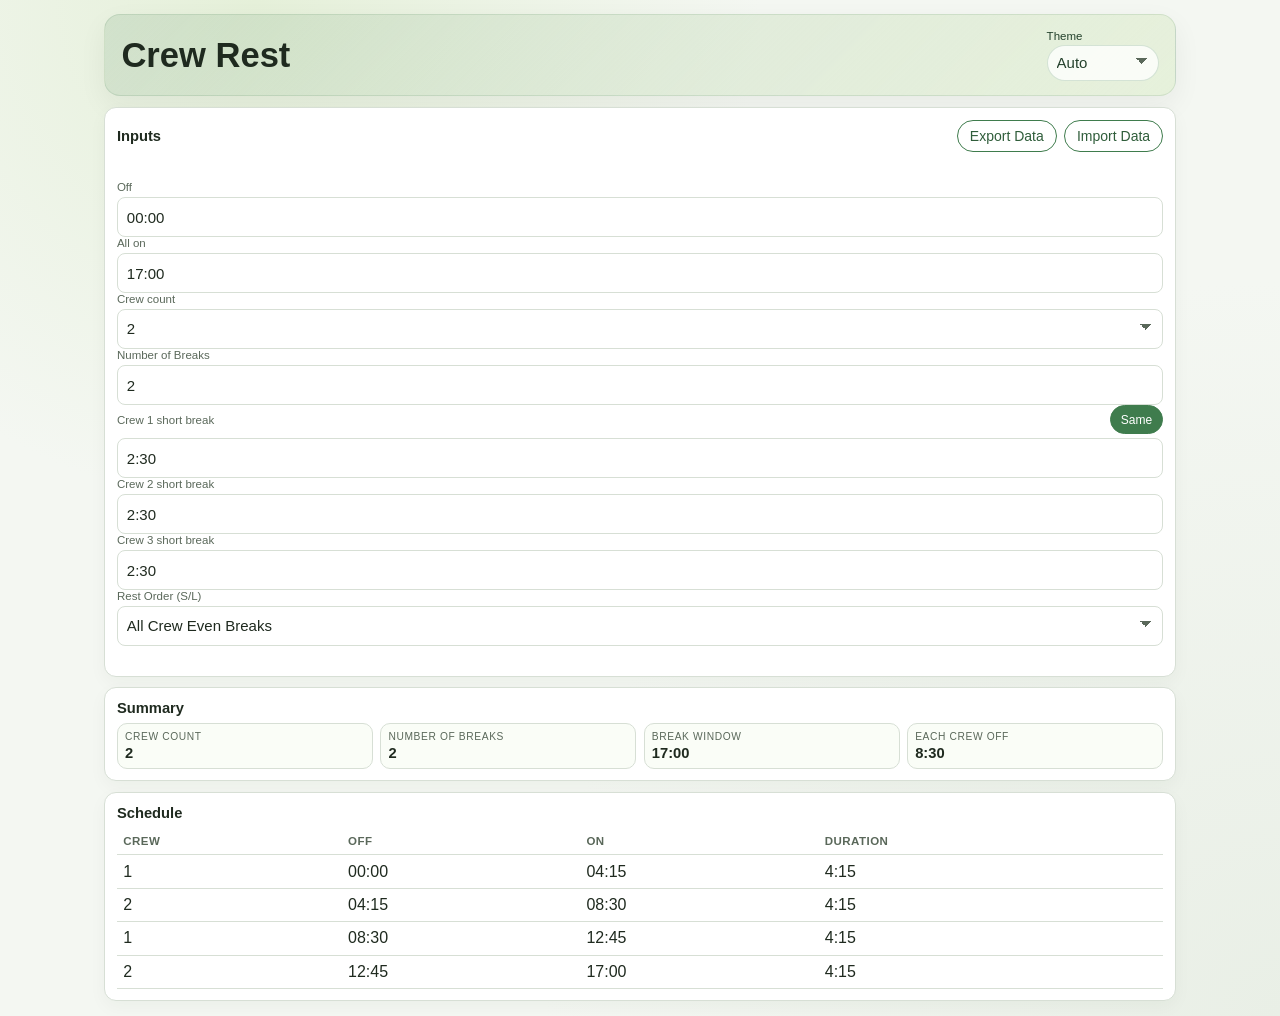
==== index.html @ 29c37d3c "calculate button gone" ====
<!doctype html>
<html lang="en">
  <head>
    <meta charset="UTF-8" />
    <meta name="viewport" content="width=device-width, initial-scale=1.0" />
    <meta name="theme-color" content="#3f7c4d" />
    <meta name="apple-mobile-web-app-capable" content="yes" />
    <meta name="apple-mobile-web-app-status-bar-style" content="default" />
    <meta name="apple-mobile-web-app-title" content="Crew Rest" />
    <title>Crew Rest</title>
    <link rel="manifest" href="./manifest.webmanifest" />
    <link rel="icon" type="image/png" sizes="32x32" href="./icons/favicon-32.png" />
    <link rel="icon" type="image/png" sizes="16x16" href="./icons/favicon-16.png" />
    <link rel="apple-touch-icon" sizes="180x180" href="./icons/icon-180.png" />
    <link rel="apple-touch-icon" sizes="167x167" href="./icons/icon-167.png" />
    <link rel="apple-touch-icon" sizes="152x152" href="./icons/icon-152.png" />
    <link rel="stylesheet" href="./styles.css" />
  </head>
  <body>
    <main class="page">
      <header class="hero">
        <div class="hero-bar">
          <h1>Crew Rest</h1>
          <label class="theme-field">
            Theme
            <select id="theme-mode" aria-label="Theme mode">
              <option value="day">Day</option>
              <option value="night">Night</option>
              <option value="auto">Auto</option>
            </select>
          </label>
        </div>
      </header>

      <section class="card controls">
        <div class="section-heading">
          <h2>Inputs</h2>
          <div class="transfer-toolbar">
            <button type="button" id="export-data" class="secondary">Export Data</button>
            <button type="button" id="import-data" class="secondary">Import Data</button>
            <input
              id="import-data-file"
              type="file"
              accept=".json,application/json"
              hidden
            />
          </div>
        </div>
        <p id="transfer-status" class="transfer-status" aria-live="polite"></p>
        <div id="config-form">
          <label>
            Off
            <input
              id="shift-start"
              type="text"
              value="00:00"
              inputmode="numeric"
              placeholder="HHMM or HH:MM"
              maxlength="5"
              title="Use 24-hour time (for example 1900 or 19:00)"
              required
            />
          </label>
          <label>
            All on
            <input
              id="shift-end"
              type="text"
              value="17:00"
              inputmode="numeric"
              placeholder="HHMM or HH:MM"
              maxlength="5"
              title="Use 24-hour time (for example 0400 or 04:00)"
              required
            />
          </label>
          <label>
            Crew count
            <select id="crew-count" required>
              <option value="2" selected>2</option>
              <option value="3">3</option>
            </select>
          </label>
          <label>
            Number of Breaks
            <input id="rounds" type="number" value="2" min="1" max="12" required />
          </label>
          <label id="short-break-duration-1-wrap" hidden>
            <span class="short-break-label-row">
              <span>Crew 1 short break</span>
              <button
                id="short-break-sync-toggle"
                type="button"
                class="mini-toggle"
                aria-pressed="true"
              >
                Same
              </button>
            </span>
            <input
              id="short-break-duration-1"
              type="text"
              value="2:30"
              inputmode="numeric"
              placeholder="HMM or H:MM"
              maxlength="5"
              title="Use duration format HMM or H:MM (for example 230 or 2:30)"
            />
          </label>
          <label id="short-break-duration-2-wrap" hidden>
            Crew 2 short break
            <input
              id="short-break-duration-2"
              type="text"
              value="2:30"
              inputmode="numeric"
              placeholder="HMM or H:MM"
              maxlength="5"
              title="Use duration format HMM or H:MM (for example 230 or 2:30)"
            />
          </label>
          <label id="short-break-duration-3-wrap" hidden>
            Crew 3 short break
            <input
              id="short-break-duration-3"
              type="text"
              value="2:30"
              inputmode="numeric"
              placeholder="HMM or H:MM"
              maxlength="5"
              title="Use duration format HMM or H:MM (for example 230 or 2:30)"
            />
          </label>
          <label id="pattern-wrap" hidden>
            Rest Order (S/L)
            <select
              id="pattern-sequence"
              title="Choose a pattern option that keeps total rest equal across crews"
            ></select>
          </label>
        </div>
        <p id="error" class="error" role="alert"></p>
      </section>

      <section class="card">
        <h2>Summary</h2>
        <div id="summary" class="summary-grid"></div>
      </section>

      <section class="card">
        <h2>Schedule</h2>
        <div class="table-wrap">
          <table>
            <thead>
              <tr>
                <th>Crew</th>
                <th>Off</th>
                <th>On</th>
                <th>Duration</th>
              </tr>
            </thead>
            <tbody id="schedule-body"></tbody>
          </table>
        </div>
      </section>
    </main>

    <script src="./app.js"></script>
  </body>
</html>
---- styles.css ----
:root {
  color-scheme: light;
  --bg: #f4f7f2;
  --paper: #ffffff;
  --ink: #1f2a1f;
  --muted: #5a685a;
  --line: #d7dfd5;
  --accent: #3f7c4d;
  --accent-strong: #2f5d3a;
  --warn: #b02020;
  --theme-color: #3f7c4d;
  --hero-bg:
    linear-gradient(135deg, rgba(63, 124, 77, 0.14), rgba(229, 240, 217, 0.92));
  --hero-border: rgba(63, 124, 77, 0.14);
  --theme-surface: rgba(255, 255, 255, 0.78);
  --theme-surface-hover: rgba(255, 255, 255, 0.92);
  --theme-surface-border: rgba(63, 124, 77, 0.2);
  --theme-text: #23402b;
  --bg-radial-1: #e5f0d9;
  --bg-radial-2: #e9efe6;
  --panel-shadow: 0 6px 18px rgba(31, 42, 31, 0.04);
  --input-bg: #ffffff;
  --metric-bg: #fafdf7;
  --hero-shadow: 0 10px 28px rgba(31, 42, 31, 0.06);
  --table-row-bg: transparent;
  --table-head-bg: transparent;
}

:root[data-theme="night"] {
  color-scheme: dark;
  --bg: #07100d;
  --paper: #101916;
  --ink: #edf6ef;
  --muted: #93a99a;
  --line: #284035;
  --accent: #85c09a;
  --accent-strong: #9ad0ae;
  --warn: #ffb3b3;
  --theme-color: #07100d;
  --hero-bg:
    linear-gradient(135deg, rgba(133, 192, 154, 0.18), rgba(10, 18, 15, 0.96));
  --hero-border: rgba(133, 192, 154, 0.24);
  --theme-surface: rgba(12, 20, 17, 0.92);
  --theme-surface-hover: rgba(17, 27, 22, 0.98);
  --theme-surface-border: rgba(133, 192, 154, 0.26);
  --theme-text: #e4f1e8;
  --bg-radial-1: rgba(133, 192, 154, 0.1);
  --bg-radial-2: rgba(19, 43, 32, 0.46);
  --panel-shadow: 0 18px 38px rgba(0, 0, 0, 0.42);
  --input-bg: #0b1411;
  --metric-bg: #13201a;
  --hero-shadow: 0 16px 36px rgba(0, 0, 0, 0.4);
  --table-row-bg: rgba(255, 255, 255, 0.01);
  --table-head-bg: rgba(255, 255, 255, 0.02);
}

* {
  box-sizing: border-box;
}

body {
  margin: 0;
  -webkit-text-size-adjust: 100%;
  font-family: "Avenir Next", "Segoe UI", sans-serif;
  color: var(--ink);
  background:
    radial-gradient(circle at 20% 0%, var(--bg-radial-1) 0%, transparent 35%),
    radial-gradient(circle at 100% 100%, var(--bg-radial-2) 0%, transparent 45%),
    var(--bg);
}

.page {
  max-width: 1100px;
  margin: 0 auto;
  padding: 0.9rem;
  display: grid;
  gap: 0.68rem;
}

.hero h1 {
  margin: 0;
  font-size: clamp(1.9rem, 2.7vw, 2.4rem);
  line-height: 1.05;
}

.hero {
  background: var(--hero-bg);
  border: 1px solid var(--hero-border);
  border-radius: 16px;
  padding: 0.9rem 1rem;
  box-shadow: var(--hero-shadow);
}

.hero-bar {
  display: flex;
  align-items: center;
  justify-content: space-between;
  gap: 0.9rem;
}

.theme-field {
  display: grid;
  gap: 0.2rem;
  min-width: 112px;
  color: var(--theme-text);
  font-size: 0.72rem;
}

.theme-field select {
  height: 36px;
  border-radius: 999px;
  border-color: var(--theme-surface-border);
  background-color: var(--theme-surface);
  color: var(--theme-text);
  background-position:
    calc(100% - 16px) calc(50% - 2px),
    calc(100% - 10px) calc(50% - 2px);
}

.theme-field select:hover {
  background-color: var(--theme-surface-hover);
}

.eyebrow {
  margin: 0;
  font-size: 0.8rem;
  text-transform: uppercase;
  letter-spacing: 0.08em;
  color: var(--muted);
}

.subtitle {
  margin: 0.35rem 0 0;
  color: var(--muted);
}

.card {
  background: var(--paper);
  border: 1px solid var(--line);
  border-radius: 12px;
  padding: 0.72rem;
  box-shadow: var(--panel-shadow);
}

.card h2 {
  margin: 0 0 0.45rem;
  font-size: 0.92rem;
}

.section-heading {
  display: flex;
  align-items: center;
  justify-content: space-between;
  gap: 0.75rem;
  margin-bottom: 0.45rem;
}

.section-heading h2 {
  margin: 0;
}

.transfer-toolbar {
  display: flex;
  align-items: center;
  gap: 0.45rem;
  flex-wrap: wrap;
}

.transfer-toolbar button {
  min-height: 32px;
  padding: 0.32rem 0.75rem;
}

.transfer-status {
  margin: 0 0 0.6rem;
  min-height: 1em;
  font-size: 0.78rem;
  color: var(--muted);
}

.transfer-status.is-error {
  color: var(--warn);
}

.transfer-status.is-success {
  color: var(--accent-strong);
}

form {
  display: grid;
  gap: 0.5rem;
  grid-template-columns: repeat(5, minmax(0, 1fr));
}

form > label,
#config-form > label {
  min-width: 0;
}

label {
  display: grid;
  gap: 0.25rem;
  font-size: 0.72rem;
  color: var(--muted);
}

.short-break-label-row {
  display: flex;
  align-items: center;
  justify-content: space-between;
  gap: 0.5rem;
}

input,
select {
  width: 100%;
  height: 40px;
  border: 1px solid var(--line);
  border-radius: 8px;
  padding: 0.34rem 0.56rem;
  font-size: 15px;
  line-height: 1.2;
  color: var(--ink);
  background: var(--input-bg);
}

select {
  -webkit-appearance: none;
  appearance: none;
  padding-right: 2rem;
  background-image:
    linear-gradient(45deg, transparent 50%, var(--muted) 50%),
    linear-gradient(135deg, var(--muted) 50%, transparent 50%);
  background-position:
    calc(100% - 16px) calc(50% - 2px),
    calc(100% - 10px) calc(50% - 2px);
  background-size: 6px 6px, 6px 6px;
  background-repeat: no-repeat;
}

input:focus,
select:focus {
  outline: 2px solid color-mix(in srgb, var(--accent) 45%, white);
  border-color: var(--accent);
}

button {
  border: 1px solid var(--accent);
  background: var(--accent);
  color: white;
  border-radius: 999px;
  min-height: 36px;
  padding: 0.4rem 0.85rem;
  font-size: 14px;
  touch-action: manipulation;
  cursor: pointer;
}

.mini-toggle {
  width: auto;
  min-height: 29px;
  padding: 0.16rem 0.62rem;
  font-size: 0.75rem;
  line-height: 1;
  white-space: nowrap;
}

.mini-toggle[aria-pressed="false"] {
  background: #fff;
  color: var(--accent-strong);
}

button:hover {
  background: var(--accent-strong);
  border-color: var(--accent-strong);
}

.secondary {
  background: white;
  color: var(--accent-strong);
}

.secondary:hover,
.secondary:focus-visible,
.secondary:active {
  background: white;
  color: var(--accent-strong);
}

.summary-grid {
  display: grid;
  gap: 0.45rem;
  grid-template-columns: repeat(auto-fit, minmax(170px, 1fr));
}

.metric {
  border: 1px solid var(--line);
  border-radius: 10px;
  padding: 0.45rem;
  background: var(--metric-bg);
}

.metric .label {
  font-size: 0.64rem;
  color: var(--muted);
  text-transform: uppercase;
  letter-spacing: 0.06em;
}

.metric .value {
  margin-top: 0.15rem;
  font-size: 0.92rem;
  font-weight: 700;
}

.table-wrap {
  overflow-x: auto;
  -webkit-overflow-scrolling: touch;
}

table {
  width: 100%;
  border-collapse: collapse;
  min-width: 420px;
  background: var(--table-row-bg);
}

th,
td {
  padding: 0.45rem 0.4rem;
  border-bottom: 1px solid var(--line);
  text-align: left;
}

th {
  font-size: 0.72rem;
  color: var(--muted);
  text-transform: uppercase;
  letter-spacing: 0.04em;
  background: var(--table-head-bg);
}

:root[data-theme="night"] .mini-toggle[aria-pressed="false"] {
  background: #12211b;
  color: var(--accent);
}

:root[data-theme="night"] .secondary {
  background: #13211b;
  color: var(--accent);
}

:root[data-theme="night"] .secondary:hover,
:root[data-theme="night"] .secondary:focus-visible,
:root[data-theme="night"] .secondary:active {
  background: #13211b;
  color: var(--accent);
}

.error {
  margin: 0.35rem 0 0;
  color: var(--warn);
  min-height: 1em;
  font-size: 0.78rem;
}

@media (max-width: 1180px) {
  .page {
    padding: 0.75rem;
  }

  form {
    grid-template-columns: repeat(2, minmax(0, 1fr));
    gap: 0.54rem;
  }

  .summary-grid {
    grid-template-columns: repeat(2, minmax(0, 1fr));
  }
}

@media (max-width: 700px) {
  .page {
    padding: 0.63rem;
  }

  .hero-bar {
    align-items: stretch;
    flex-direction: column;
  }

  .theme-field {
    min-width: 0;
  }

  .card {
    padding: 0.63rem;
  }

  .section-heading {
    align-items: stretch;
    flex-direction: column;
  }

  .transfer-toolbar {
    width: 100%;
  }

  form {
    grid-template-columns: 1fr;
  }

  .summary-grid {
    grid-template-columns: 1fr;
  }
}
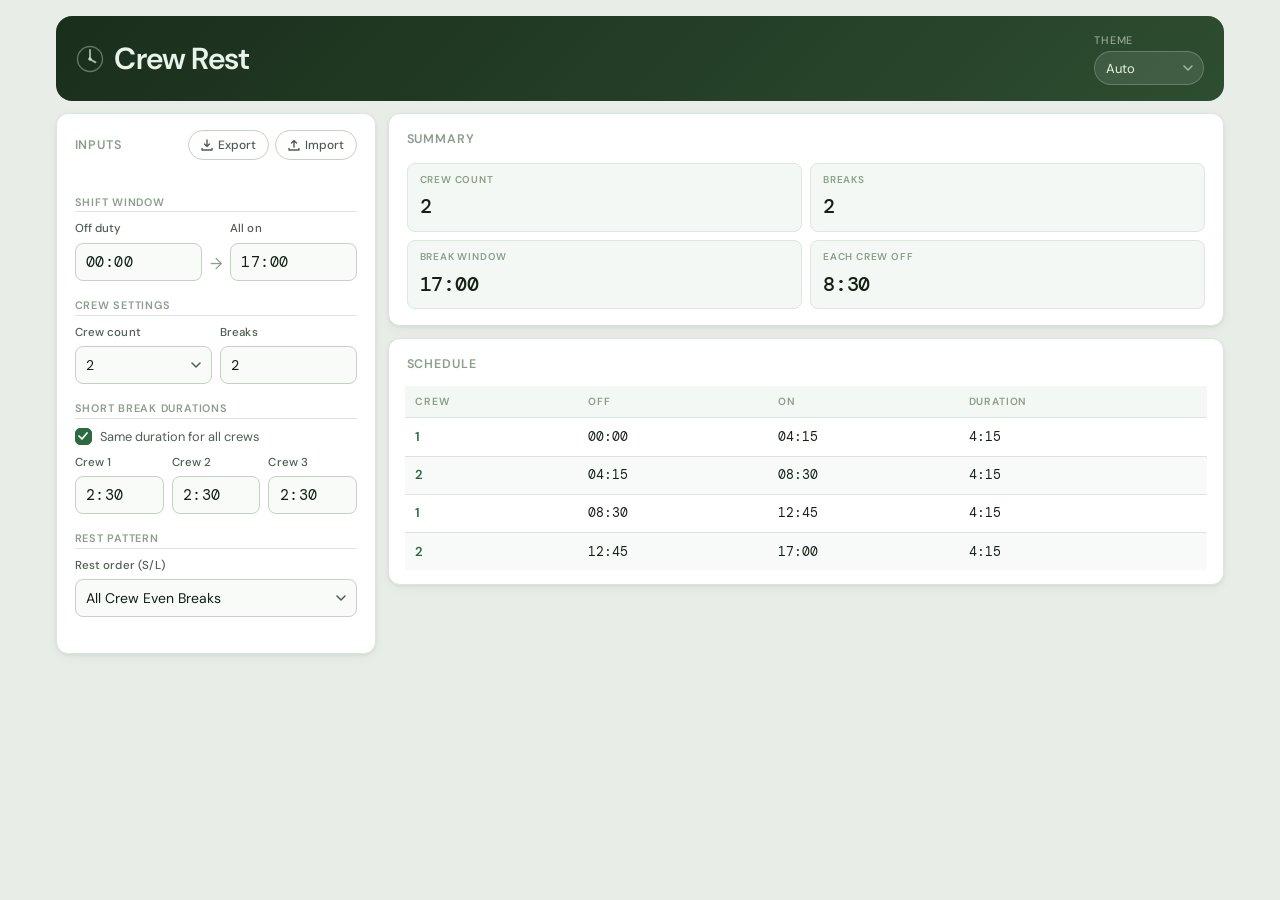
==== commit 48bbbff2: "style changes" ====
--- a/index.html
+++ b/index.html
@@ -3,7 +3,7 @@
   <head>
     <meta charset="UTF-8" />
     <meta name="viewport" content="width=device-width, initial-scale=1.0" />
-    <meta name="theme-color" content="#3f7c4d" />
+    <meta name="theme-color" content="#1a2e1c" />
     <meta name="apple-mobile-web-app-capable" content="yes" />
     <meta name="apple-mobile-web-app-status-bar-style" content="default" />
     <meta name="apple-mobile-web-app-title" content="Crew Rest" />
@@ -18,151 +18,199 @@
   </head>
   <body>
     <main class="page">
+
       <header class="hero">
-        <div class="hero-bar">
+        <div class="hero-brand">
+          <svg class="hero-icon" viewBox="0 0 28 28" fill="none" aria-hidden="true">
+            <circle cx="14" cy="14" r="12.5" stroke="currentColor" stroke-width="1.4" stroke-opacity="0.5"/>
+            <path d="M14 5v9.2l5.5 3.2" stroke="currentColor" stroke-width="1.8" stroke-linecap="round" stroke-linejoin="round"/>
+            <circle cx="14" cy="14" r="1.8" fill="currentColor"/>
+          </svg>
           <h1>Crew Rest</h1>
-          <label class="theme-field">
-            Theme
-            <select id="theme-mode" aria-label="Theme mode">
-              <option value="day">Day</option>
-              <option value="night">Night</option>
-              <option value="auto">Auto</option>
-            </select>
-          </label>
         </div>
+        <label class="theme-field">
+          <span class="theme-label">Theme</span>
+          <select id="theme-mode" aria-label="Theme mode">
+            <option value="day">Day</option>
+            <option value="night">Night</option>
+            <option value="auto">Auto</option>
+          </select>
+        </label>
       </header>
 
-      <section class="card controls">
-        <div class="section-heading">
-          <h2>Inputs</h2>
-          <div class="transfer-toolbar">
-            <button type="button" id="export-data" class="secondary">Export Data</button>
-            <button type="button" id="import-data" class="secondary">Import Data</button>
-            <input
-              id="import-data-file"
-              type="file"
-              accept=".json,application/json"
-              hidden
-            />
+      <div class="layout">
+
+        <section class="card controls">
+          <div class="section-heading">
+            <h2>Inputs</h2>
+            <div class="transfer-toolbar">
+              <button type="button" id="export-data" class="secondary">
+                <svg width="12" height="12" viewBox="0 0 12 12" fill="none" aria-hidden="true">
+                  <path d="M6 1v6.5M3.5 5l2.5 2.5L8.5 5M1 9.5V11h10V9.5" stroke="currentColor" stroke-width="1.4" stroke-linecap="round" stroke-linejoin="round"/>
+                </svg>
+                Export
+              </button>
+              <button type="button" id="import-data" class="secondary">
+                <svg width="12" height="12" viewBox="0 0 12 12" fill="none" aria-hidden="true">
+                  <path d="M6 8V1.5M3.5 4l2.5-2.5L8.5 4M1 9.5V11h10V9.5" stroke="currentColor" stroke-width="1.4" stroke-linecap="round" stroke-linejoin="round"/>
+                </svg>
+                Import
+              </button>
+              <input id="import-data-file" type="file" accept=".json,application/json" hidden />
+            </div>
           </div>
+
+          <p id="transfer-status" class="transfer-status" aria-live="polite"></p>
+
+          <div id="config-form">
+
+            <div class="field-group">
+              <span class="field-group-label">Shift window</span>
+              <div class="field-row">
+                <label class="field">
+                  <span class="field-label">Off duty</span>
+                  <input
+                    id="shift-start"
+                    type="text"
+                    value="00:00"
+                    inputmode="numeric"
+                    placeholder="HH:MM"
+                    maxlength="5"
+                    title="Use 24-hour time (for example 1900 or 19:00)"
+                    required
+                  />
+                </label>
+                <span class="field-arrow" aria-hidden="true">→</span>
+                <label class="field">
+                  <span class="field-label">All on</span>
+                  <input
+                    id="shift-end"
+                    type="text"
+                    value="17:00"
+                    inputmode="numeric"
+                    placeholder="HH:MM"
+                    maxlength="5"
+                    title="Use 24-hour time (for example 0400 or 04:00)"
+                    required
+                  />
+                </label>
+              </div>
+            </div>
+
+            <div class="field-group">
+              <span class="field-group-label">Crew settings</span>
+              <div class="field-row">
+                <label class="field">
+                  <span class="field-label">Crew count</span>
+                  <select id="crew-count" required>
+                    <option value="2" selected>2</option>
+                    <option value="3">3</option>
+                  </select>
+                </label>
+                <label class="field">
+                  <span class="field-label">Breaks</span>
+                  <input id="rounds" type="number" value="2" min="1" max="12" required />
+                </label>
+              </div>
+            </div>
+
+            <div id="short-breaks-section" class="field-group" hidden>
+              <span class="field-group-label">Short break durations</span>
+              <label class="checkbox-label" id="short-break-sync-wrap">
+                <input
+                  id="short-break-sync-toggle"
+                  type="checkbox"
+                  checked
+                  aria-label="Same short break duration for all crews"
+                />
+                <span class="checkbox-custom" aria-hidden="true">
+                  <svg class="check-icon" viewBox="0 0 10 8" fill="none">
+                    <path d="M1 4l3 3 5-6" stroke="white" stroke-width="1.7" stroke-linecap="round" stroke-linejoin="round"/>
+                  </svg>
+                </span>
+                <span class="checkbox-text">Same duration for all crews</span>
+              </label>
+              <div class="field-row break-fields-row">
+                <label class="field" id="short-break-duration-1-wrap">
+                  <span class="field-label">Crew 1</span>
+                  <input
+                    id="short-break-duration-1"
+                    type="text"
+                    value="2:30"
+                    inputmode="numeric"
+                    placeholder="H:MM"
+                    maxlength="5"
+                    title="Duration H:MM (for example 2:30)"
+                  />
+                </label>
+                <label class="field" id="short-break-duration-2-wrap">
+                  <span class="field-label">Crew 2</span>
+                  <input
+                    id="short-break-duration-2"
+                    type="text"
+                    value="2:30"
+                    inputmode="numeric"
+                    placeholder="H:MM"
+                    maxlength="5"
+                    title="Duration H:MM (for example 2:30)"
+                  />
+                </label>
+                <label class="field" id="short-break-duration-3-wrap" hidden>
+                  <span class="field-label">Crew 3</span>
+                  <input
+                    id="short-break-duration-3"
+                    type="text"
+                    value="2:30"
+                    inputmode="numeric"
+                    placeholder="H:MM"
+                    maxlength="5"
+                    title="Duration H:MM (for example 2:30)"
+                  />
+                </label>
+              </div>
+            </div>
+
+            <div id="pattern-wrap" class="field-group" hidden>
+              <span class="field-group-label">Rest pattern</span>
+              <label class="field">
+                <span class="field-label">Rest order (S/L)</span>
+                <select
+                  id="pattern-sequence"
+                  title="Choose a pattern option that keeps total rest equal across crews"
+                ></select>
+              </label>
+            </div>
+
+          </div>
+
+          <p id="error" class="error" role="alert"></p>
+        </section>
+
+        <div class="results-column">
+          <section class="card summary-card">
+            <h2>Summary</h2>
+            <div id="summary" class="summary-grid"></div>
+          </section>
+
+          <section class="card">
+            <h2>Schedule</h2>
+            <div class="table-wrap">
+              <table>
+                <thead>
+                  <tr>
+                    <th>Crew</th>
+                    <th>Off</th>
+                    <th>On</th>
+                    <th>Duration</th>
+                  </tr>
+                </thead>
+                <tbody id="schedule-body"></tbody>
+              </table>
+            </div>
+          </section>
         </div>
-        <p id="transfer-status" class="transfer-status" aria-live="polite"></p>
-        <div id="config-form">
-          <label>
-            Off
-            <input
-              id="shift-start"
-              type="text"
-              value="00:00"
-              inputmode="numeric"
-              placeholder="HHMM or HH:MM"
-              maxlength="5"
-              title="Use 24-hour time (for example 1900 or 19:00)"
-              required
-            />
-          </label>
-          <label>
-            All on
-            <input
-              id="shift-end"
-              type="text"
-              value="17:00"
-              inputmode="numeric"
-              placeholder="HHMM or HH:MM"
-              maxlength="5"
-              title="Use 24-hour time (for example 0400 or 04:00)"
-              required
-            />
-          </label>
-          <label>
-            Crew count
-            <select id="crew-count" required>
-              <option value="2" selected>2</option>
-              <option value="3">3</option>
-            </select>
-          </label>
-          <label>
-            Number of Breaks
-            <input id="rounds" type="number" value="2" min="1" max="12" required />
-          </label>
-          <label id="short-break-duration-1-wrap" hidden>
-            <span class="short-break-label-row">
-              <span>Crew 1 short break</span>
-              <button
-                id="short-break-sync-toggle"
-                type="button"
-                class="mini-toggle"
-                aria-pressed="true"
-              >
-                Same
-              </button>
-            </span>
-            <input
-              id="short-break-duration-1"
-              type="text"
-              value="2:30"
-              inputmode="numeric"
-              placeholder="HMM or H:MM"
-              maxlength="5"
-              title="Use duration format HMM or H:MM (for example 230 or 2:30)"
-            />
-          </label>
-          <label id="short-break-duration-2-wrap" hidden>
-            Crew 2 short break
-            <input
-              id="short-break-duration-2"
-              type="text"
-              value="2:30"
-              inputmode="numeric"
-              placeholder="HMM or H:MM"
-              maxlength="5"
-              title="Use duration format HMM or H:MM (for example 230 or 2:30)"
-            />
-          </label>
-          <label id="short-break-duration-3-wrap" hidden>
-            Crew 3 short break
-            <input
-              id="short-break-duration-3"
-              type="text"
-              value="2:30"
-              inputmode="numeric"
-              placeholder="HMM or H:MM"
-              maxlength="5"
-              title="Use duration format HMM or H:MM (for example 230 or 2:30)"
-            />
-          </label>
-          <label id="pattern-wrap" hidden>
-            Rest Order (S/L)
-            <select
-              id="pattern-sequence"
-              title="Choose a pattern option that keeps total rest equal across crews"
-            ></select>
-          </label>
-        </div>
-        <p id="error" class="error" role="alert"></p>
-      </section>
-
-      <section class="card">
-        <h2>Summary</h2>
-        <div id="summary" class="summary-grid"></div>
-      </section>
-
-      <section class="card">
-        <h2>Schedule</h2>
-        <div class="table-wrap">
-          <table>
-            <thead>
-              <tr>
-                <th>Crew</th>
-                <th>Off</th>
-                <th>On</th>
-                <th>Duration</th>
-              </tr>
-            </thead>
-            <tbody id="schedule-body"></tbody>
-          </table>
-        </div>
-      </section>
+
+      </div>
     </main>
 
     <script src="./app.js"></script>
--- a/styles.css
+++ b/styles.css
@@ -1,416 +1,593 @@
+@import url('https://fonts.googleapis.com/css2?family=DM+Sans:wght@300;400;500;600&family=DM+Mono:wght@400;500&display=swap');
+
 :root {
   color-scheme: light;
-  --bg: #f4f7f2;
-  --paper: #ffffff;
-  --ink: #1f2a1f;
-  --muted: #5a685a;
-  --line: #d7dfd5;
-  --accent: #3f7c4d;
-  --accent-strong: #2f5d3a;
-  --warn: #b02020;
-  --theme-color: #3f7c4d;
-  --hero-bg:
-    linear-gradient(135deg, rgba(63, 124, 77, 0.14), rgba(229, 240, 217, 0.92));
-  --hero-border: rgba(63, 124, 77, 0.14);
-  --theme-surface: rgba(255, 255, 255, 0.78);
-  --theme-surface-hover: rgba(255, 255, 255, 0.92);
-  --theme-surface-border: rgba(63, 124, 77, 0.2);
-  --theme-text: #23402b;
-  --bg-radial-1: #e5f0d9;
-  --bg-radial-2: #e9efe6;
-  --panel-shadow: 0 6px 18px rgba(31, 42, 31, 0.04);
-  --input-bg: #ffffff;
-  --metric-bg: #fafdf7;
-  --hero-shadow: 0 10px 28px rgba(31, 42, 31, 0.06);
-  --table-row-bg: transparent;
-  --table-head-bg: transparent;
+
+  --bg:         #f0f4ef;
+  --page-bg:    #e8ede7;
+  --paper:      #ffffff;
+  --ink:        #141f15;
+  --ink-muted:  #4d5e4e;
+  --ink-faint:  #8a9e8b;
+  --line:       #dce5db;
+  --line-strong:#c4d1c3;
+
+  --accent:       #2c6b3f;
+  --accent-mid:   #3a8a52;
+  --accent-light: #e6f2ea;
+  --accent-text:  #1a4228;
+
+  --warn:       #c0392b;
+  --warn-bg:    #fdf0ef;
+
+  --hero-bg:    linear-gradient(135deg, #1a2e1c 0%, #2d4d30 100%);
+  --hero-ink:   #e8f4ea;
+  --hero-muted: rgba(232,244,234,0.55);
+  --hero-icon:  rgba(232,244,234,0.7);
+  --hero-select-bg:  rgba(255,255,255,0.10);
+  --hero-select-border: rgba(255,255,255,0.20);
+  --hero-select-color: #e8f4ea;
+
+  --card-shadow: 0 1px 3px rgba(20,31,21,0.06), 0 4px 12px rgba(20,31,21,0.04);
+  --card-shadow-hover: 0 2px 6px rgba(20,31,21,0.08), 0 8px 20px rgba(20,31,21,0.06);
+
+  --input-bg:   #f8fbf8;
+  --input-focus-ring: rgba(44,107,63,0.22);
+
+  --metric-bg:  #f4f8f4;
+  --metric-border: #dce8dd;
+  --metric-accent-bg: #2c6b3f;
+  --metric-accent-ink: #e8f4ea;
+
+  --table-stripe: rgba(44,107,63,0.032);
+  --table-head-bg: #f4f8f4;
+
+  --radius-sm: 8px;
+  --radius-md: 12px;
+  --radius-lg: 16px;
+
+  --font-body: 'DM Sans', 'Segoe UI', sans-serif;
+  --font-mono: 'DM Mono', 'SF Mono', monospace;
 }
 
 :root[data-theme="night"] {
   color-scheme: dark;
-  --bg: #07100d;
-  --paper: #101916;
-  --ink: #edf6ef;
-  --muted: #93a99a;
-  --line: #284035;
-  --accent: #85c09a;
-  --accent-strong: #9ad0ae;
-  --warn: #ffb3b3;
-  --theme-color: #07100d;
-  --hero-bg:
-    linear-gradient(135deg, rgba(133, 192, 154, 0.18), rgba(10, 18, 15, 0.96));
-  --hero-border: rgba(133, 192, 154, 0.24);
-  --theme-surface: rgba(12, 20, 17, 0.92);
-  --theme-surface-hover: rgba(17, 27, 22, 0.98);
-  --theme-surface-border: rgba(133, 192, 154, 0.26);
-  --theme-text: #e4f1e8;
-  --bg-radial-1: rgba(133, 192, 154, 0.1);
-  --bg-radial-2: rgba(19, 43, 32, 0.46);
-  --panel-shadow: 0 18px 38px rgba(0, 0, 0, 0.42);
-  --input-bg: #0b1411;
-  --metric-bg: #13201a;
-  --hero-shadow: 0 16px 36px rgba(0, 0, 0, 0.4);
-  --table-row-bg: rgba(255, 255, 255, 0.01);
-  --table-head-bg: rgba(255, 255, 255, 0.02);
-}
-
-* {
+
+  --bg:         #0c130d;
+  --page-bg:    #0a100b;
+  --paper:      #141c15;
+  --ink:        #e4efe5;
+  --ink-muted:  #8aab8c;
+  --ink-faint:  #4d6350;
+  --line:       #1f2e20;
+  --line-strong:#2a3d2b;
+
+  --accent:       #5ab87a;
+  --accent-mid:   #4da96d;
+  --accent-light: #162b1b;
+  --accent-text:  #9ed9b4;
+
+  --warn:       #ff8080;
+  --warn-bg:    #1f1010;
+
+  --hero-bg:    linear-gradient(135deg, #060c07 0%, #101a11 100%);
+  --hero-ink:   #d4ecd7;
+  --hero-muted: rgba(212,236,215,0.5);
+  --hero-icon:  rgba(212,236,215,0.6);
+  --hero-select-bg:   rgba(255,255,255,0.06);
+  --hero-select-border: rgba(255,255,255,0.12);
+  --hero-select-color: #d4ecd7;
+
+  --card-shadow: 0 1px 3px rgba(0,0,0,0.3), 0 4px 16px rgba(0,0,0,0.25);
+  --card-shadow-hover: 0 2px 6px rgba(0,0,0,0.35), 0 8px 24px rgba(0,0,0,0.28);
+
+  --input-bg:   #0f170f;
+  --input-focus-ring: rgba(90,184,122,0.25);
+
+  --metric-bg:  #111a12;
+  --metric-border: #1e2e1f;
+  --metric-accent-bg: #1e4428;
+  --metric-accent-ink: #9ed9b4;
+
+  --table-stripe: rgba(90,184,122,0.04);
+  --table-head-bg: #111a12;
+}
+
+*, *::before, *::after {
   box-sizing: border-box;
+  margin: 0;
+  padding: 0;
+}
+
+html {
+  -webkit-text-size-adjust: 100%;
 }
 
 body {
-  margin: 0;
-  -webkit-text-size-adjust: 100%;
-  font-family: "Avenir Next", "Segoe UI", sans-serif;
+  font-family: var(--font-body);
+  font-size: 14px;
+  line-height: 1.5;
   color: var(--ink);
-  background:
-    radial-gradient(circle at 20% 0%, var(--bg-radial-1) 0%, transparent 35%),
-    radial-gradient(circle at 100% 100%, var(--bg-radial-2) 0%, transparent 45%),
-    var(--bg);
+  background-color: var(--page-bg);
+  min-height: 100vh;
 }
 
 .page {
-  max-width: 1100px;
+  max-width: 1200px;
   margin: 0 auto;
-  padding: 0.9rem;
-  display: grid;
-  gap: 0.68rem;
-}
-
-.hero h1 {
-  margin: 0;
-  font-size: clamp(1.9rem, 2.7vw, 2.4rem);
-  line-height: 1.05;
-}
+  padding: 1rem;
+  display: flex;
+  flex-direction: column;
+  gap: 0.75rem;
+}
+
+/* ── Hero ─────────────────────────────────────── */
 
 .hero {
   background: var(--hero-bg);
-  border: 1px solid var(--hero-border);
-  border-radius: 16px;
-  padding: 0.9rem 1rem;
-  box-shadow: var(--hero-shadow);
-}
-
-.hero-bar {
+  border-radius: var(--radius-lg);
+  padding: 1rem 1.25rem;
   display: flex;
   align-items: center;
   justify-content: space-between;
-  gap: 0.9rem;
+  gap: 1rem;
+}
+
+.hero-brand {
+  display: flex;
+  align-items: center;
+  gap: 0.65rem;
+  color: var(--hero-ink);
+}
+
+.hero-icon {
+  width: 28px;
+  height: 28px;
+  flex-shrink: 0;
+  color: var(--hero-icon);
+}
+
+.hero h1 {
+  font-size: clamp(1.4rem, 2.5vw, 1.9rem);
+  font-weight: 600;
+  letter-spacing: -0.02em;
+  color: var(--hero-ink);
+  line-height: 1.1;
 }
 
 .theme-field {
+  display: flex;
+  flex-direction: column;
+  gap: 3px;
+  min-width: 110px;
+}
+
+.theme-label {
+  font-size: 0.68rem;
+  font-weight: 500;
+  letter-spacing: 0.08em;
+  text-transform: uppercase;
+  color: var(--hero-muted);
+}
+
+.theme-field select {
+  height: 34px;
+  padding: 0 2rem 0 0.7rem;
+  border-radius: 999px;
+  border: 1px solid var(--hero-select-border);
+  background-color: var(--hero-select-bg);
+  color: var(--hero-select-color);
+  font-family: var(--font-body);
+  font-size: 13px;
+  cursor: pointer;
+  -webkit-appearance: none;
+  appearance: none;
+  background-image: url("data:image/svg+xml,%3Csvg xmlns='http://www.w3.org/2000/svg' width='10' height='6' viewBox='0 0 10 6'%3E%3Cpath d='M1 1l4 4 4-4' stroke='rgba(232,244,234,0.6)' stroke-width='1.5' stroke-linecap='round' stroke-linejoin='round' fill='none'/%3E%3C/svg%3E");
+  background-repeat: no-repeat;
+  background-position: calc(100% - 10px) center;
+}
+
+/* ── Layout ───────────────────────────────────── */
+
+.layout {
   display: grid;
-  gap: 0.2rem;
-  min-width: 112px;
-  color: var(--theme-text);
-  font-size: 0.72rem;
-}
-
-.theme-field select {
-  height: 36px;
-  border-radius: 999px;
-  border-color: var(--theme-surface-border);
-  background-color: var(--theme-surface);
-  color: var(--theme-text);
-  background-position:
-    calc(100% - 16px) calc(50% - 2px),
-    calc(100% - 10px) calc(50% - 2px);
-}
-
-.theme-field select:hover {
-  background-color: var(--theme-surface-hover);
-}
-
-.eyebrow {
-  margin: 0;
-  font-size: 0.8rem;
-  text-transform: uppercase;
-  letter-spacing: 0.08em;
-  color: var(--muted);
-}
-
-.subtitle {
-  margin: 0.35rem 0 0;
-  color: var(--muted);
-}
+  grid-template-columns: 320px 1fr;
+  gap: 0.75rem;
+  align-items: start;
+}
+
+.results-column {
+  display: flex;
+  flex-direction: column;
+  gap: 0.75rem;
+}
+
+/* ── Card ─────────────────────────────────────── */
 
 .card {
   background: var(--paper);
   border: 1px solid var(--line);
-  border-radius: 12px;
-  padding: 0.72rem;
-  box-shadow: var(--panel-shadow);
+  border-radius: var(--radius-md);
+  padding: 1rem 1.1rem;
+  box-shadow: var(--card-shadow);
 }
 
 .card h2 {
-  margin: 0 0 0.45rem;
-  font-size: 0.92rem;
-}
+  font-size: 0.78rem;
+  font-weight: 600;
+  letter-spacing: 0.07em;
+  text-transform: uppercase;
+  color: var(--ink-faint);
+  margin-bottom: 0.85rem;
+}
+
+/* ── Section heading + transfer toolbar ──────── */
 
 .section-heading {
-  display: flex;
-  align-items: center;
-  justify-content: space-between;
-  gap: 0.75rem;
-  margin-bottom: 0.45rem;
-}
-
-.section-heading h2 {
-  margin: 0;
-}
-
-.transfer-toolbar {
-  display: flex;
-  align-items: center;
-  gap: 0.45rem;
-  flex-wrap: wrap;
-}
-
-.transfer-toolbar button {
-  min-height: 32px;
-  padding: 0.32rem 0.75rem;
-}
-
-.transfer-status {
-  margin: 0 0 0.6rem;
-  min-height: 1em;
-  font-size: 0.78rem;
-  color: var(--muted);
-}
-
-.transfer-status.is-error {
-  color: var(--warn);
-}
-
-.transfer-status.is-success {
-  color: var(--accent-strong);
-}
-
-form {
-  display: grid;
-  gap: 0.5rem;
-  grid-template-columns: repeat(5, minmax(0, 1fr));
-}
-
-form > label,
-#config-form > label {
-  min-width: 0;
-}
-
-label {
-  display: grid;
-  gap: 0.25rem;
-  font-size: 0.72rem;
-  color: var(--muted);
-}
-
-.short-break-label-row {
   display: flex;
   align-items: center;
   justify-content: space-between;
   gap: 0.5rem;
-}
-
-input,
+  margin-bottom: 0.75rem;
+}
+
+.section-heading h2 {
+  margin-bottom: 0;
+}
+
+.transfer-toolbar {
+  display: flex;
+  gap: 0.4rem;
+}
+
+.transfer-status {
+  min-height: 1.1em;
+  font-size: 0.75rem;
+  color: var(--ink-faint);
+  margin-bottom: 0.5rem;
+}
+
+.transfer-status.is-error   { color: var(--warn); }
+.transfer-status.is-success { color: var(--accent); }
+
+/* ── Field groups ─────────────────────────────── */
+
+#config-form {
+  display: flex;
+  flex-direction: column;
+  gap: 1rem;
+}
+
+.field-group {
+  display: flex;
+  flex-direction: column;
+  gap: 0.5rem;
+}
+
+.field-group-label {
+  font-size: 0.68rem;
+  font-weight: 600;
+  letter-spacing: 0.07em;
+  text-transform: uppercase;
+  color: var(--ink-faint);
+  padding-bottom: 0.1rem;
+  border-bottom: 1px solid var(--line);
+}
+
+.field-row {
+  display: flex;
+  gap: 0.5rem;
+  align-items: flex-end;
+}
+
+.field-arrow {
+  font-size: 1rem;
+  color: var(--ink-faint);
+  padding-bottom: 9px;
+  flex-shrink: 0;
+  line-height: 1;
+}
+
+.field {
+  display: flex;
+  flex-direction: column;
+  gap: 5px;
+  flex: 1;
+  min-width: 0;
+}
+
+.field-label {
+  font-size: 0.72rem;
+  font-weight: 500;
+  color: var(--ink-muted);
+  letter-spacing: 0.01em;
+}
+
+/* ── Inputs & selects ─────────────────────────── */
+
+input[type="text"],
+input[type="number"],
 select {
   width: 100%;
-  height: 40px;
-  border: 1px solid var(--line);
-  border-radius: 8px;
-  padding: 0.34rem 0.56rem;
-  font-size: 15px;
-  line-height: 1.2;
+  height: 38px;
+  padding: 0 0.65rem;
+  border: 1px solid var(--line-strong);
+  border-radius: var(--radius-sm);
+  background: var(--input-bg);
   color: var(--ink);
-  background: var(--input-bg);
-}
-
-select {
+  font-family: var(--font-body);
+  font-size: 14px;
+  transition: border-color 0.15s, box-shadow 0.15s;
   -webkit-appearance: none;
   appearance: none;
+}
+
+input[type="number"] {
+  font-family: var(--font-mono);
+}
+
+input[type="text"]:focus,
+input[type="number"]:focus,
+select:focus {
+  outline: none;
+  border-color: var(--accent);
+  box-shadow: 0 0 0 3px var(--input-focus-ring);
+}
+
+select {
   padding-right: 2rem;
-  background-image:
-    linear-gradient(45deg, transparent 50%, var(--muted) 50%),
-    linear-gradient(135deg, var(--muted) 50%, transparent 50%);
-  background-position:
-    calc(100% - 16px) calc(50% - 2px),
-    calc(100% - 10px) calc(50% - 2px);
-  background-size: 6px 6px, 6px 6px;
+  background-image: url("data:image/svg+xml,%3Csvg xmlns='http://www.w3.org/2000/svg' width='10' height='6' viewBox='0 0 10 6'%3E%3Cpath d='M1 1l4 4 4-4' stroke='%234d5e4e' stroke-width='1.5' stroke-linecap='round' stroke-linejoin='round' fill='none'/%3E%3C/svg%3E");
   background-repeat: no-repeat;
-}
-
-input:focus,
-select:focus {
-  outline: 2px solid color-mix(in srgb, var(--accent) 45%, white);
+  background-position: calc(100% - 10px) center;
+  cursor: pointer;
+}
+
+:root[data-theme="night"] select {
+  background-image: url("data:image/svg+xml,%3Csvg xmlns='http://www.w3.org/2000/svg' width='10' height='6' viewBox='0 0 10 6'%3E%3Cpath d='M1 1l4 4 4-4' stroke='%238aab8c' stroke-width='1.5' stroke-linecap='round' stroke-linejoin='round' fill='none'/%3E%3C/svg%3E");
+}
+
+/* Monospaced time inputs */
+#shift-start,
+#shift-end,
+#short-break-duration-1,
+#short-break-duration-2,
+#short-break-duration-3 {
+  font-family: var(--font-mono);
+  font-size: 15px;
+  letter-spacing: 0.03em;
+}
+
+/* ── Checkbox ─────────────────────────────────── */
+
+.checkbox-label {
+  display: inline-flex;
+  align-items: center;
+  gap: 0.5rem;
+  cursor: pointer;
+  user-select: none;
+  width: fit-content;
+}
+
+.checkbox-label input[type="checkbox"] {
+  position: absolute;
+  opacity: 0;
+  width: 0;
+  height: 0;
+  pointer-events: none;
+}
+
+.checkbox-custom {
+  width: 17px;
+  height: 17px;
+  border-radius: 5px;
+  border: 1.5px solid var(--line-strong);
+  background: var(--input-bg);
+  flex-shrink: 0;
+  display: flex;
+  align-items: center;
+  justify-content: center;
+  transition: background 0.12s, border-color 0.12s;
+}
+
+.check-icon {
+  width: 10px;
+  height: 8px;
+  opacity: 0;
+  transition: opacity 0.1s;
+}
+
+.checkbox-label input[type="checkbox"]:checked + .checkbox-custom {
+  background: var(--accent);
   border-color: var(--accent);
 }
 
+.checkbox-label input[type="checkbox"]:checked + .checkbox-custom .check-icon {
+  opacity: 1;
+}
+
+.checkbox-label:hover .checkbox-custom {
+  border-color: var(--accent-mid);
+}
+
+.checkbox-label input[type="checkbox"]:focus-visible + .checkbox-custom {
+  box-shadow: 0 0 0 3px var(--input-focus-ring);
+  border-color: var(--accent);
+}
+
+.checkbox-text {
+  font-size: 0.8rem;
+  color: var(--ink-muted);
+  font-weight: 400;
+}
+
+/* ── Buttons ──────────────────────────────────── */
+
 button {
-  border: 1px solid var(--accent);
-  background: var(--accent);
-  color: white;
+  display: inline-flex;
+  align-items: center;
+  gap: 5px;
+  border: 1px solid var(--line-strong);
+  background: var(--paper);
+  color: var(--ink-muted);
   border-radius: 999px;
-  min-height: 36px;
-  padding: 0.4rem 0.85rem;
-  font-size: 14px;
+  height: 30px;
+  padding: 0 0.75rem;
+  font-family: var(--font-body);
+  font-size: 12px;
+  font-weight: 500;
+  cursor: pointer;
+  white-space: nowrap;
+  transition: background 0.12s, border-color 0.12s, color 0.12s;
   touch-action: manipulation;
-  cursor: pointer;
-}
-
-.mini-toggle {
-  width: auto;
-  min-height: 29px;
-  padding: 0.16rem 0.62rem;
-  font-size: 0.75rem;
-  line-height: 1;
-  white-space: nowrap;
-}
-
-.mini-toggle[aria-pressed="false"] {
-  background: #fff;
-  color: var(--accent-strong);
 }
 
 button:hover {
-  background: var(--accent-strong);
-  border-color: var(--accent-strong);
+  background: var(--accent-light);
+  border-color: var(--accent);
+  color: var(--accent-text);
+}
+
+button svg {
+  flex-shrink: 0;
 }
 
 .secondary {
-  background: white;
-  color: var(--accent-strong);
-}
-
-.secondary:hover,
-.secondary:focus-visible,
-.secondary:active {
-  background: white;
-  color: var(--accent-strong);
-}
+  background: transparent;
+}
+
+/* ── Summary grid ─────────────────────────────── */
 
 .summary-grid {
   display: grid;
-  gap: 0.45rem;
-  grid-template-columns: repeat(auto-fit, minmax(170px, 1fr));
+  grid-template-columns: repeat(2, 1fr);
+  gap: 0.5rem;
 }
 
 .metric {
-  border: 1px solid var(--line);
-  border-radius: 10px;
-  padding: 0.45rem;
   background: var(--metric-bg);
+  border: 1px solid var(--metric-border);
+  border-radius: var(--radius-sm);
+  padding: 0.6rem 0.75rem;
 }
 
 .metric .label {
-  font-size: 0.64rem;
-  color: var(--muted);
+  font-size: 0.62rem;
+  font-weight: 600;
+  letter-spacing: 0.08em;
   text-transform: uppercase;
-  letter-spacing: 0.06em;
+  color: var(--ink-faint);
+  margin-bottom: 0.2rem;
 }
 
 .metric .value {
-  margin-top: 0.15rem;
-  font-size: 0.92rem;
-  font-weight: 700;
-}
+  font-family: var(--font-mono);
+  font-size: 1.25rem;
+  font-weight: 500;
+  color: var(--ink);
+  letter-spacing: -0.01em;
+}
+
+/* ── Table ────────────────────────────────────── */
 
 .table-wrap {
   overflow-x: auto;
   -webkit-overflow-scrolling: touch;
+  margin: -0.1rem;
 }
 
 table {
   width: 100%;
   border-collapse: collapse;
-  min-width: 420px;
-  background: var(--table-row-bg);
-}
-
-th,
+  min-width: 340px;
+}
+
+thead tr {
+  background: var(--table-head-bg);
+}
+
+th {
+  padding: 0.5rem 0.65rem;
+  text-align: left;
+  font-size: 0.65rem;
+  font-weight: 600;
+  letter-spacing: 0.08em;
+  text-transform: uppercase;
+  color: var(--ink-faint);
+  border-bottom: 1px solid var(--line);
+  white-space: nowrap;
+}
+
 td {
-  padding: 0.45rem 0.4rem;
+  padding: 0.55rem 0.65rem;
   border-bottom: 1px solid var(--line);
-  text-align: left;
-}
-
-th {
-  font-size: 0.72rem;
-  color: var(--muted);
-  text-transform: uppercase;
-  letter-spacing: 0.04em;
-  background: var(--table-head-bg);
-}
-
-:root[data-theme="night"] .mini-toggle[aria-pressed="false"] {
-  background: #12211b;
+  font-size: 13px;
+  color: var(--ink);
+}
+
+td:not(:first-child) {
+  font-family: var(--font-mono);
+  font-size: 13px;
+}
+
+tbody tr:last-child td {
+  border-bottom: none;
+}
+
+tbody tr:nth-child(even) {
+  background: var(--table-stripe);
+}
+
+td:first-child {
+  font-weight: 600;
   color: var(--accent);
 }
 
-:root[data-theme="night"] .secondary {
-  background: #13211b;
-  color: var(--accent);
-}
-
-:root[data-theme="night"] .secondary:hover,
-:root[data-theme="night"] .secondary:focus-visible,
-:root[data-theme="night"] .secondary:active {
-  background: #13211b;
-  color: var(--accent);
-}
+/* ── Error ────────────────────────────────────── */
 
 .error {
-  margin: 0.35rem 0 0;
+  margin-top: 0.5rem;
+  min-height: 1em;
+  font-size: 0.75rem;
   color: var(--warn);
-  min-height: 1em;
-  font-size: 0.78rem;
-}
-
-@media (max-width: 1180px) {
+  line-height: 1.4;
+}
+
+/* ── Responsive ───────────────────────────────── */
+
+@media (max-width: 900px) {
+  .layout {
+    grid-template-columns: 1fr;
+  }
+}
+
+@media (max-width: 600px) {
   .page {
-    padding: 0.75rem;
-  }
-
-  form {
-    grid-template-columns: repeat(2, minmax(0, 1fr));
-    gap: 0.54rem;
-  }
-
-  .summary-grid {
-    grid-template-columns: repeat(2, minmax(0, 1fr));
-  }
-}
-
-@media (max-width: 700px) {
-  .page {
-    padding: 0.63rem;
-  }
-
-  .hero-bar {
-    align-items: stretch;
+    padding: 0.65rem;
+    gap: 0.6rem;
+  }
+
+  .hero {
     flex-direction: column;
+    align-items: flex-start;
+    gap: 0.75rem;
   }
 
   .theme-field {
     min-width: 0;
-  }
-
-  .card {
-    padding: 0.63rem;
+    width: 100%;
+  }
+
+  .theme-field select {
+    width: 100%;
   }
 
   .section-heading {
-    align-items: stretch;
     flex-direction: column;
-  }
-
-  .transfer-toolbar {
-    width: 100%;
-  }
-
-  form {
-    grid-template-columns: 1fr;
+    align-items: flex-start;
+    gap: 0.5rem;
   }
 
   .summary-grid {
-    grid-template-columns: 1fr;
-  }
-}
+    grid-template-columns: repeat(2, 1fr);
+  }
+}
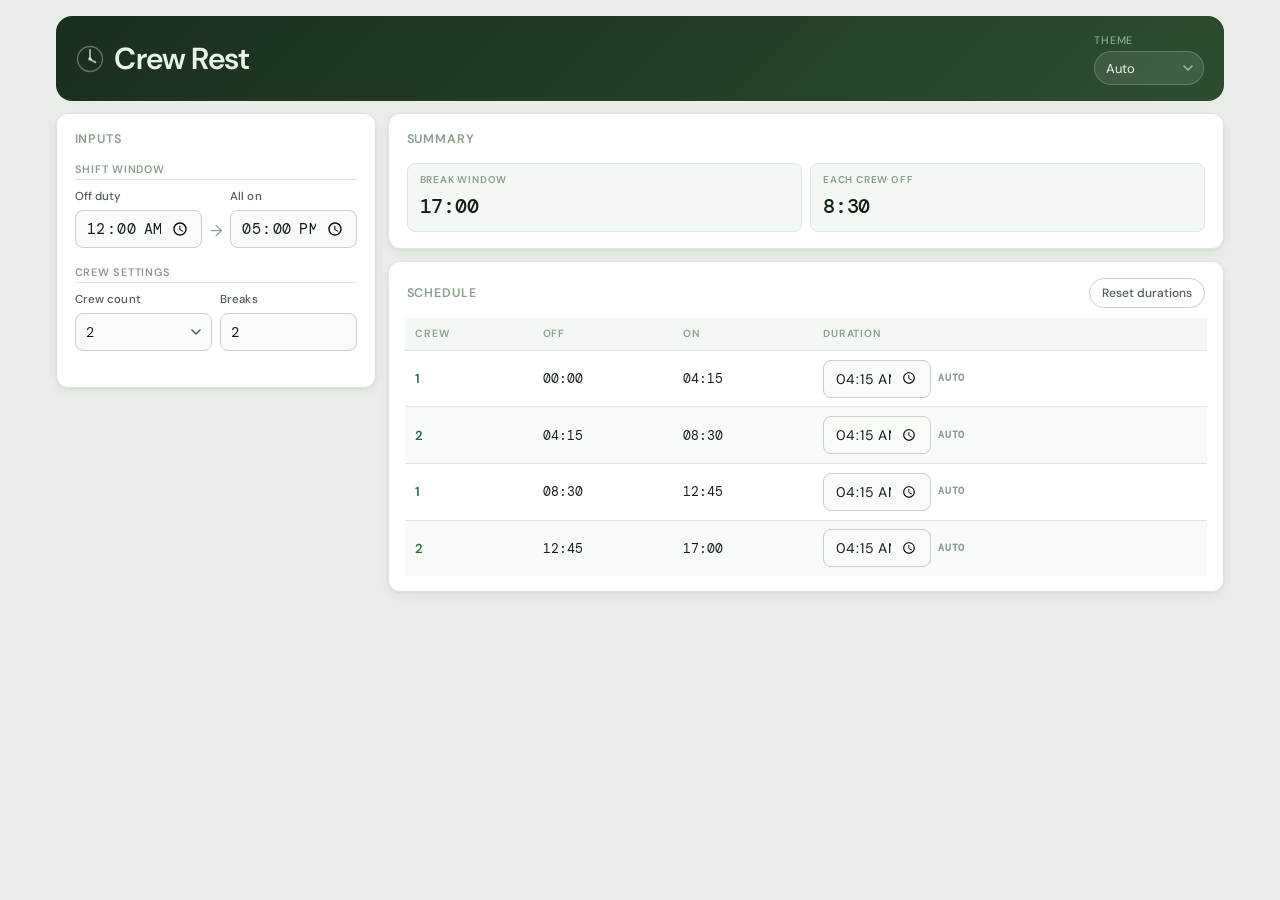
==== commit 07ca8a6b: "ui changes" ====
--- a/index.html
+++ b/index.html
@@ -43,24 +43,7 @@
         <section class="card controls">
           <div class="section-heading">
             <h2>Inputs</h2>
-            <div class="transfer-toolbar">
-              <button type="button" id="export-data" class="secondary">
-                <svg width="12" height="12" viewBox="0 0 12 12" fill="none" aria-hidden="true">
-                  <path d="M6 1v6.5M3.5 5l2.5 2.5L8.5 5M1 9.5V11h10V9.5" stroke="currentColor" stroke-width="1.4" stroke-linecap="round" stroke-linejoin="round"/>
-                </svg>
-                Export
-              </button>
-              <button type="button" id="import-data" class="secondary">
-                <svg width="12" height="12" viewBox="0 0 12 12" fill="none" aria-hidden="true">
-                  <path d="M6 8V1.5M3.5 4l2.5-2.5L8.5 4M1 9.5V11h10V9.5" stroke="currentColor" stroke-width="1.4" stroke-linecap="round" stroke-linejoin="round"/>
-                </svg>
-                Import
-              </button>
-              <input id="import-data-file" type="file" accept=".json,application/json" hidden />
-            </div>
           </div>
-
-          <p id="transfer-status" class="transfer-status" aria-live="polite"></p>
 
           <div id="config-form">
 
@@ -71,12 +54,10 @@
                   <span class="field-label">Off duty</span>
                   <input
                     id="shift-start"
-                    type="text"
+                    type="time"
                     value="00:00"
-                    inputmode="numeric"
-                    placeholder="HH:MM"
-                    maxlength="5"
-                    title="Use 24-hour time (for example 1900 or 19:00)"
+                    step="60"
+                    title="Choose off-duty time"
                     required
                   />
                 </label>
@@ -85,12 +66,10 @@
                   <span class="field-label">All on</span>
                   <input
                     id="shift-end"
-                    type="text"
+                    type="time"
                     value="17:00"
-                    inputmode="numeric"
-                    placeholder="HH:MM"
-                    maxlength="5"
-                    title="Use 24-hour time (for example 0400 or 04:00)"
+                    step="60"
+                    title="Choose all-on time"
                     required
                   />
                 </label>
@@ -114,73 +93,6 @@
               </div>
             </div>
 
-            <div id="short-breaks-section" class="field-group" hidden>
-              <span class="field-group-label">Short break durations</span>
-              <label class="checkbox-label" id="short-break-sync-wrap">
-                <input
-                  id="short-break-sync-toggle"
-                  type="checkbox"
-                  checked
-                  aria-label="Same short break duration for all crews"
-                />
-                <span class="checkbox-custom" aria-hidden="true">
-                  <svg class="check-icon" viewBox="0 0 10 8" fill="none">
-                    <path d="M1 4l3 3 5-6" stroke="white" stroke-width="1.7" stroke-linecap="round" stroke-linejoin="round"/>
-                  </svg>
-                </span>
-                <span class="checkbox-text">Same duration for all crews</span>
-              </label>
-              <div class="field-row break-fields-row">
-                <label class="field" id="short-break-duration-1-wrap">
-                  <span class="field-label">Crew 1</span>
-                  <input
-                    id="short-break-duration-1"
-                    type="text"
-                    value="2:30"
-                    inputmode="numeric"
-                    placeholder="H:MM"
-                    maxlength="5"
-                    title="Duration H:MM (for example 2:30)"
-                  />
-                </label>
-                <label class="field" id="short-break-duration-2-wrap">
-                  <span class="field-label">Crew 2</span>
-                  <input
-                    id="short-break-duration-2"
-                    type="text"
-                    value="2:30"
-                    inputmode="numeric"
-                    placeholder="H:MM"
-                    maxlength="5"
-                    title="Duration H:MM (for example 2:30)"
-                  />
-                </label>
-                <label class="field" id="short-break-duration-3-wrap" hidden>
-                  <span class="field-label">Crew 3</span>
-                  <input
-                    id="short-break-duration-3"
-                    type="text"
-                    value="2:30"
-                    inputmode="numeric"
-                    placeholder="H:MM"
-                    maxlength="5"
-                    title="Duration H:MM (for example 2:30)"
-                  />
-                </label>
-              </div>
-            </div>
-
-            <div id="pattern-wrap" class="field-group" hidden>
-              <span class="field-group-label">Rest pattern</span>
-              <label class="field">
-                <span class="field-label">Rest order (S/L)</span>
-                <select
-                  id="pattern-sequence"
-                  title="Choose a pattern option that keeps total rest equal across crews"
-                ></select>
-              </label>
-            </div>
-
           </div>
 
           <p id="error" class="error" role="alert"></p>
@@ -193,7 +105,11 @@
           </section>
 
           <section class="card">
-            <h2>Schedule</h2>
+            <div class="section-heading">
+              <h2>Schedule</h2>
+              <button type="button" id="reset-durations" class="secondary">Reset durations</button>
+            </div>
+            <p id="schedule-warning" class="schedule-warning" role="alert"></p>
             <div class="table-wrap">
               <table>
                 <thead>
--- a/styles.css
+++ b/styles.css
@@ -221,7 +221,7 @@
   margin-bottom: 0.85rem;
 }
 
-/* ── Section heading + transfer toolbar ──────── */
+/* ── Section heading ─────────────────────────── */
 
 .section-heading {
   display: flex;
@@ -234,21 +234,6 @@
 .section-heading h2 {
   margin-bottom: 0;
 }
-
-.transfer-toolbar {
-  display: flex;
-  gap: 0.4rem;
-}
-
-.transfer-status {
-  min-height: 1.1em;
-  font-size: 0.75rem;
-  color: var(--ink-faint);
-  margin-bottom: 0.5rem;
-}
-
-.transfer-status.is-error   { color: var(--warn); }
-.transfer-status.is-success { color: var(--accent); }
 
 /* ── Field groups ─────────────────────────────── */
 
@@ -307,6 +292,7 @@
 
 input[type="text"],
 input[type="number"],
+input[type="time"],
 select {
   width: 100%;
   height: 38px;
@@ -328,6 +314,7 @@
 
 input[type="text"]:focus,
 input[type="number"]:focus,
+input[type="time"]:focus,
 select:focus {
   outline: none;
   border-color: var(--accent);
@@ -348,76 +335,10 @@
 
 /* Monospaced time inputs */
 #shift-start,
-#shift-end,
-#short-break-duration-1,
-#short-break-duration-2,
-#short-break-duration-3 {
+#shift-end {
   font-family: var(--font-mono);
   font-size: 15px;
   letter-spacing: 0.03em;
-}
-
-/* ── Checkbox ─────────────────────────────────── */
-
-.checkbox-label {
-  display: inline-flex;
-  align-items: center;
-  gap: 0.5rem;
-  cursor: pointer;
-  user-select: none;
-  width: fit-content;
-}
-
-.checkbox-label input[type="checkbox"] {
-  position: absolute;
-  opacity: 0;
-  width: 0;
-  height: 0;
-  pointer-events: none;
-}
-
-.checkbox-custom {
-  width: 17px;
-  height: 17px;
-  border-radius: 5px;
-  border: 1.5px solid var(--line-strong);
-  background: var(--input-bg);
-  flex-shrink: 0;
-  display: flex;
-  align-items: center;
-  justify-content: center;
-  transition: background 0.12s, border-color 0.12s;
-}
-
-.check-icon {
-  width: 10px;
-  height: 8px;
-  opacity: 0;
-  transition: opacity 0.1s;
-}
-
-.checkbox-label input[type="checkbox"]:checked + .checkbox-custom {
-  background: var(--accent);
-  border-color: var(--accent);
-}
-
-.checkbox-label input[type="checkbox"]:checked + .checkbox-custom .check-icon {
-  opacity: 1;
-}
-
-.checkbox-label:hover .checkbox-custom {
-  border-color: var(--accent-mid);
-}
-
-.checkbox-label input[type="checkbox"]:focus-visible + .checkbox-custom {
-  box-shadow: 0 0 0 3px var(--input-focus-ring);
-  border-color: var(--accent);
-}
-
-.checkbox-text {
-  font-size: 0.8rem;
-  color: var(--ink-muted);
-  font-weight: 400;
 }
 
 /* ── Buttons ──────────────────────────────────── */
@@ -455,6 +376,40 @@
   background: transparent;
 }
 
+.schedule-warning {
+  margin: -0.35rem 0 0.75rem;
+  padding: 0.65rem 0.75rem;
+  border: 1px solid rgba(192, 57, 43, 0.25);
+  border-radius: var(--radius-sm);
+  background: var(--warn-bg);
+  color: var(--warn);
+  font-size: 0.78rem;
+  line-height: 1.4;
+}
+
+.duration-editor {
+  display: flex;
+  align-items: center;
+  gap: 0.45rem;
+  max-width: 150px;
+}
+
+.schedule-duration-input {
+  min-width: 92px;
+  font-family: var(--font-mono);
+  font-size: 14px;
+  letter-spacing: 0.02em;
+}
+
+.duration-source {
+  min-width: 2.2rem;
+  font-size: 0.62rem;
+  font-weight: 600;
+  letter-spacing: 0.08em;
+  text-transform: uppercase;
+  color: var(--ink-faint);
+}
+
 /* ── Summary grid ─────────────────────────────── */
 
 .summary-grid {
@@ -591,3 +546,5 @@
     grid-template-columns: repeat(2, 1fr);
   }
 }
+
+[hidden] { display: none !important; }
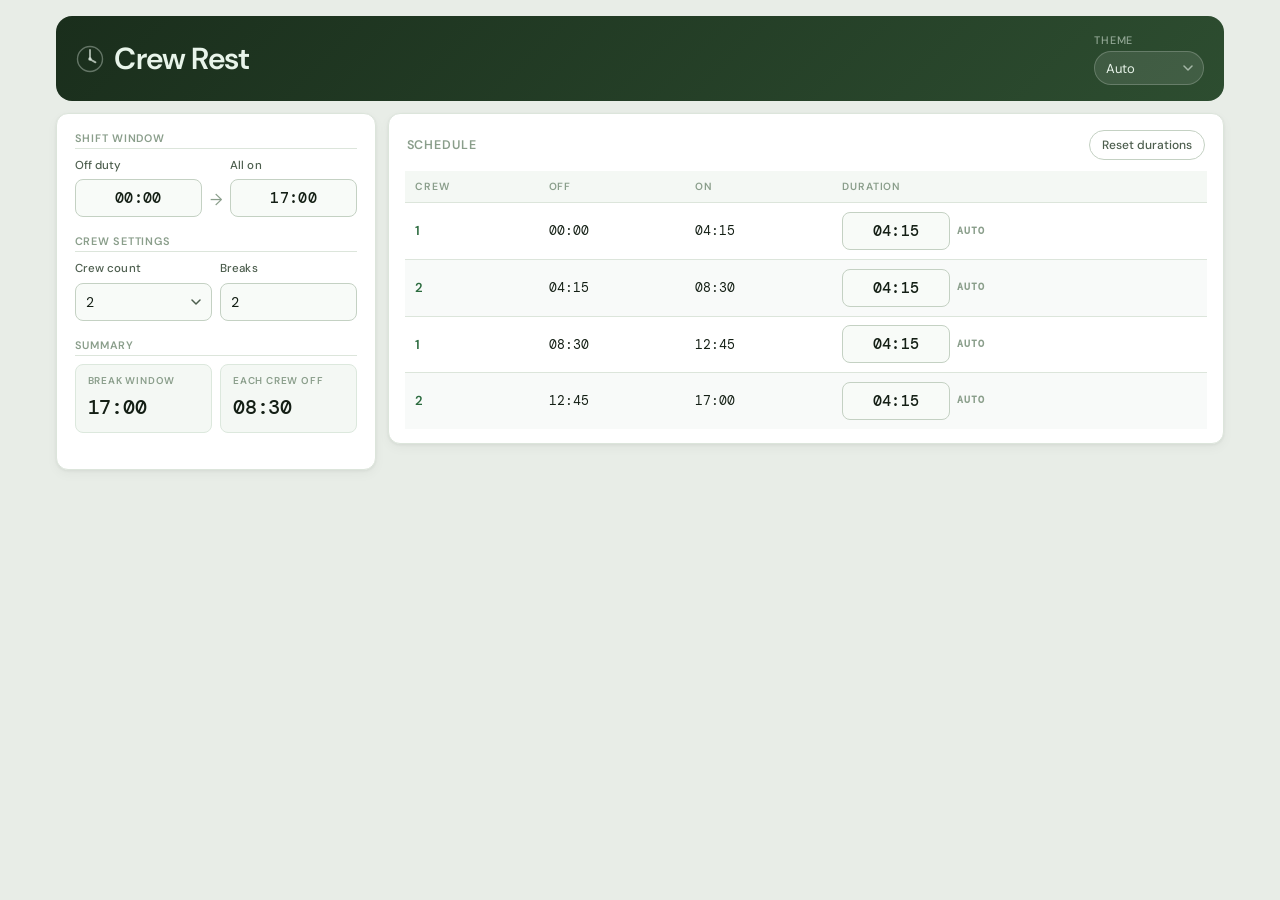
==== commit 9c7b3180: "ui changes" ====
--- a/index.html
+++ b/index.html
@@ -1,5 +1,5 @@
 <!doctype html>
-<html lang="en">
+<html lang="en-AU">
   <head>
     <meta charset="UTF-8" />
     <meta name="viewport" content="width=device-width, initial-scale=1.0" />
@@ -41,10 +41,6 @@
       <div class="layout">
 
         <section class="card controls">
-          <div class="section-heading">
-            <h2>Inputs</h2>
-          </div>
-
           <div id="config-form">
 
             <div class="field-group">
@@ -54,24 +50,34 @@
                   <span class="field-label">Off duty</span>
                   <input
                     id="shift-start"
-                    type="time"
+                    type="hidden"
                     value="00:00"
-                    step="60"
-                    title="Choose off-duty time"
                     required
                   />
+                  <button
+                    class="time-trigger"
+                    type="button"
+                    data-time-target="shift-start"
+                    data-time-kind="clock"
+                    aria-label="Choose off-duty time"
+                  >00:00</button>
                 </label>
                 <span class="field-arrow" aria-hidden="true">→</span>
                 <label class="field">
                   <span class="field-label">All on</span>
                   <input
                     id="shift-end"
-                    type="time"
+                    type="hidden"
                     value="17:00"
-                    step="60"
-                    title="Choose all-on time"
                     required
                   />
+                  <button
+                    class="time-trigger"
+                    type="button"
+                    data-time-target="shift-end"
+                    data-time-kind="clock"
+                    aria-label="Choose all-on time"
+                  >17:00</button>
                 </label>
               </div>
             </div>
@@ -93,17 +99,17 @@
               </div>
             </div>
 
+            <div class="field-group summary-inline">
+              <span class="field-group-label">Summary</span>
+              <div id="summary" class="summary-grid"></div>
+            </div>
+
           </div>
 
           <p id="error" class="error" role="alert"></p>
         </section>
 
         <div class="results-column">
-          <section class="card summary-card">
-            <h2>Summary</h2>
-            <div id="summary" class="summary-grid"></div>
-          </section>
-
           <section class="card">
             <div class="section-heading">
               <h2>Schedule</h2>
@@ -129,6 +135,28 @@
       </div>
     </main>
 
+    <div id="time-picker-dialog" class="time-picker-dialog" hidden>
+      <div class="time-picker-backdrop" data-time-picker-cancel></div>
+      <section class="time-picker-sheet" role="dialog" aria-modal="true" aria-labelledby="time-picker-title">
+        <h2 id="time-picker-title">Select time</h2>
+        <div class="time-picker-wheels">
+          <label>
+            <span>Hours</span>
+            <select id="time-picker-hours"></select>
+          </label>
+          <span class="time-picker-separator" aria-hidden="true">:</span>
+          <label>
+            <span>Minutes</span>
+            <select id="time-picker-minutes"></select>
+          </label>
+        </div>
+        <div class="time-picker-actions">
+          <button type="button" class="secondary" data-time-picker-cancel>Cancel</button>
+          <button type="button" id="time-picker-set">Set</button>
+        </div>
+      </section>
+    </div>
+
     <script src="./app.js"></script>
   </body>
 </html>
--- a/styles.css
+++ b/styles.css
@@ -292,7 +292,6 @@
 
 input[type="text"],
 input[type="number"],
-input[type="time"],
 select {
   width: 100%;
   height: 38px;
@@ -314,7 +313,6 @@
 
 input[type="text"]:focus,
 input[type="number"]:focus,
-input[type="time"]:focus,
 select:focus {
   outline: none;
   border-color: var(--accent);
@@ -336,6 +334,19 @@
 /* Monospaced time inputs */
 #shift-start,
 #shift-end {
+  font-family: var(--font-mono);
+  font-size: 15px;
+  letter-spacing: 0.03em;
+}
+
+.time-trigger,
+.schedule-duration-button {
+  width: 100%;
+  height: 38px;
+  justify-content: center;
+  border-radius: var(--radius-sm);
+  background: var(--input-bg);
+  color: var(--ink);
   font-family: var(--font-mono);
   font-size: 15px;
   letter-spacing: 0.03em;
@@ -394,11 +405,8 @@
   max-width: 150px;
 }
 
-.schedule-duration-input {
+.schedule-duration-button {
   min-width: 92px;
-  font-family: var(--font-mono);
-  font-size: 14px;
-  letter-spacing: 0.02em;
 }
 
 .duration-source {
@@ -408,6 +416,82 @@
   letter-spacing: 0.08em;
   text-transform: uppercase;
   color: var(--ink-faint);
+}
+
+.time-picker-dialog[hidden] {
+  display: none;
+}
+
+.time-picker-dialog {
+  position: fixed;
+  inset: 0;
+  z-index: 1000;
+  display: grid;
+  place-items: end center;
+}
+
+.time-picker-backdrop {
+  position: absolute;
+  inset: 0;
+  background: rgba(5, 10, 6, 0.42);
+}
+
+.time-picker-sheet {
+  position: relative;
+  width: min(420px, calc(100vw - 1rem));
+  margin: 0.5rem;
+  padding: 1rem;
+  border: 1px solid var(--line);
+  border-radius: var(--radius-lg);
+  background: var(--paper);
+  box-shadow: 0 20px 60px rgba(0, 0, 0, 0.22);
+}
+
+.time-picker-sheet h2 {
+  margin-bottom: 0.75rem;
+}
+
+.time-picker-wheels {
+  display: grid;
+  grid-template-columns: 1fr auto 1fr;
+  align-items: end;
+  gap: 0.6rem;
+}
+
+.time-picker-wheels label {
+  display: flex;
+  flex-direction: column;
+  gap: 0.35rem;
+}
+
+.time-picker-wheels label span {
+  font-size: 0.64rem;
+  font-weight: 600;
+  letter-spacing: 0.08em;
+  text-transform: uppercase;
+  color: var(--ink-faint);
+}
+
+.time-picker-wheels select {
+  height: 150px;
+  padding: 0.4rem 0.6rem;
+  font-family: var(--font-mono);
+  font-size: 1.35rem;
+  text-align: center;
+}
+
+.time-picker-separator {
+  padding-bottom: 3rem;
+  font-family: var(--font-mono);
+  font-size: 1.4rem;
+  color: var(--ink-muted);
+}
+
+.time-picker-actions {
+  display: flex;
+  justify-content: flex-end;
+  gap: 0.5rem;
+  margin-top: 1rem;
 }
 
 /* ── Summary grid ─────────────────────────────── */
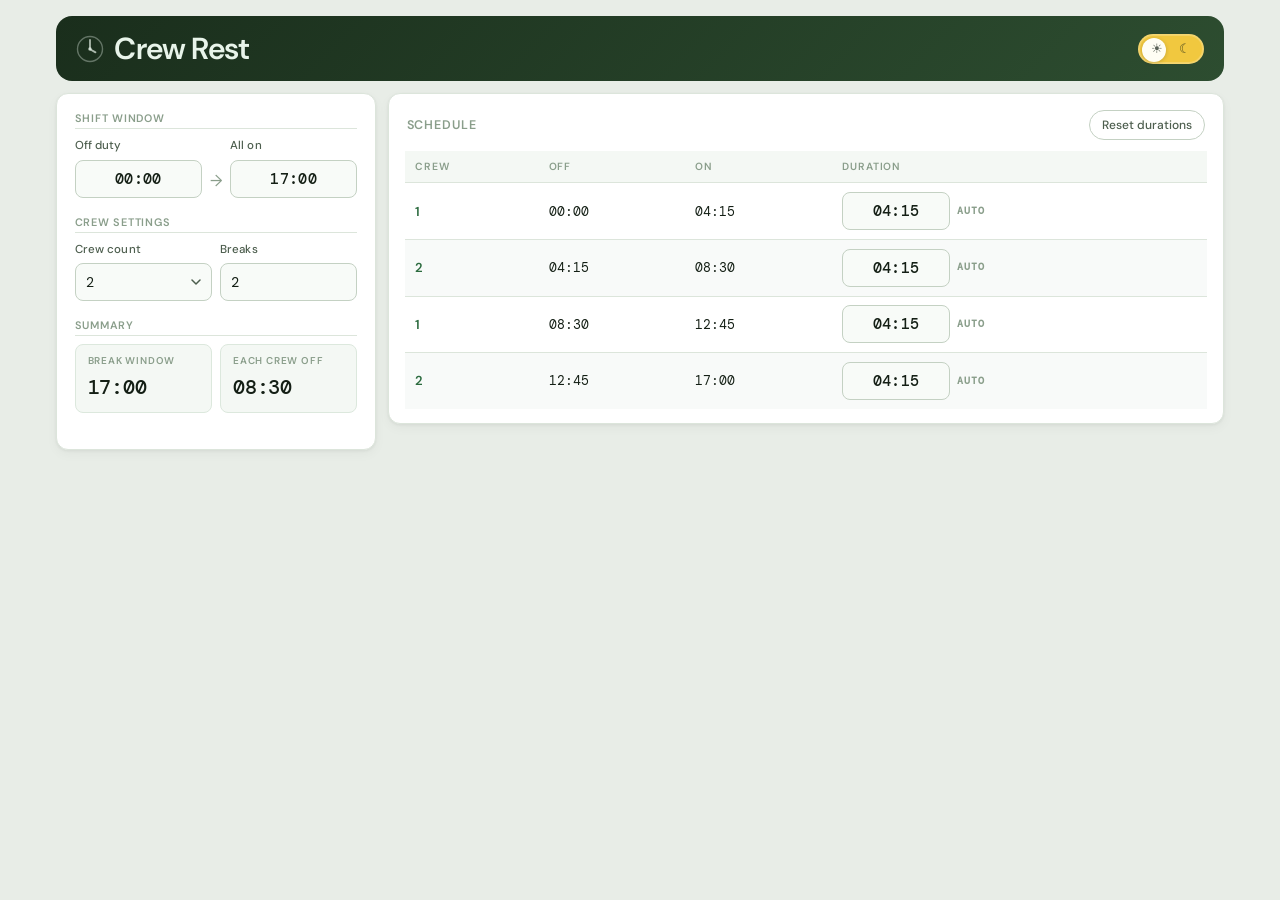
==== commit ac92e6f6: "ui" ====
--- a/index.html
+++ b/index.html
@@ -28,14 +28,11 @@
           </svg>
           <h1>Crew Rest</h1>
         </div>
-        <label class="theme-field">
-          <span class="theme-label">Theme</span>
-          <select id="theme-mode" aria-label="Theme mode">
-            <option value="day">Day</option>
-            <option value="night">Night</option>
-            <option value="auto">Auto</option>
-          </select>
-        </label>
+        <button id="theme-toggle" class="theme-toggle" type="button" aria-label="Switch to night mode" aria-pressed="false">
+          <span class="theme-toggle-icon theme-toggle-sun" aria-hidden="true">☀</span>
+          <span class="theme-toggle-icon theme-toggle-moon" aria-hidden="true">☾</span>
+          <span class="theme-toggle-thumb" aria-hidden="true"></span>
+        </button>
       </header>
 
       <div class="layout">
@@ -140,15 +137,19 @@
       <section class="time-picker-sheet" role="dialog" aria-modal="true" aria-labelledby="time-picker-title">
         <h2 id="time-picker-title">Select time</h2>
         <div class="time-picker-wheels">
-          <label>
+          <div class="time-picker-wheel" aria-label="Hours">
             <span>Hours</span>
-            <select id="time-picker-hours"></select>
-          </label>
+            <button type="button" class="wheel-step" data-wheel="hour" data-delta="-1" aria-label="Decrease hours">▲</button>
+            <div id="time-picker-hours" class="wheel-values"></div>
+            <button type="button" class="wheel-step" data-wheel="hour" data-delta="1" aria-label="Increase hours">▼</button>
+          </div>
           <span class="time-picker-separator" aria-hidden="true">:</span>
-          <label>
+          <div class="time-picker-wheel" aria-label="Minutes">
             <span>Minutes</span>
-            <select id="time-picker-minutes"></select>
-          </label>
+            <button type="button" class="wheel-step" data-wheel="minute" data-delta="-1" aria-label="Decrease minutes">▲</button>
+            <div id="time-picker-minutes" class="wheel-values"></div>
+            <button type="button" class="wheel-step" data-wheel="minute" data-delta="1" aria-label="Increase minutes">▼</button>
+          </div>
         </div>
         <div class="time-picker-actions">
           <button type="button" class="secondary" data-time-picker-cancel>Cancel</button>
--- a/styles.css
+++ b/styles.css
@@ -155,36 +155,50 @@
   line-height: 1.1;
 }
 
-.theme-field {
-  display: flex;
-  flex-direction: column;
-  gap: 3px;
-  min-width: 110px;
-}
-
-.theme-label {
-  font-size: 0.68rem;
-  font-weight: 500;
-  letter-spacing: 0.08em;
-  text-transform: uppercase;
-  color: var(--hero-muted);
-}
-
-.theme-field select {
-  height: 34px;
-  padding: 0 2rem 0 0.7rem;
+.theme-toggle {
+  position: relative;
+  width: 66px;
+  height: 30px;
+  padding: 0 9px;
+  justify-content: space-between;
+  border: 1px solid rgba(255,255,255,0.26);
   border-radius: 999px;
-  border: 1px solid var(--hero-select-border);
-  background-color: var(--hero-select-bg);
-  color: var(--hero-select-color);
-  font-family: var(--font-body);
+  background: #f1c83f;
+  color: rgba(20,31,21,0.7);
+  box-shadow: inset 0 0 0 1px rgba(255,255,255,0.2);
+}
+
+.theme-toggle[aria-pressed="true"] {
+  background: #15361f;
+  color: rgba(232,244,234,0.78);
+}
+
+.theme-toggle-icon {
+  position: relative;
+  z-index: 2;
+  width: 18px;
+  height: 18px;
+  display: grid;
+  place-items: center;
   font-size: 13px;
-  cursor: pointer;
-  -webkit-appearance: none;
-  appearance: none;
-  background-image: url("data:image/svg+xml,%3Csvg xmlns='http://www.w3.org/2000/svg' width='10' height='6' viewBox='0 0 10 6'%3E%3Cpath d='M1 1l4 4 4-4' stroke='rgba(232,244,234,0.6)' stroke-width='1.5' stroke-linecap='round' stroke-linejoin='round' fill='none'/%3E%3C/svg%3E");
-  background-repeat: no-repeat;
-  background-position: calc(100% - 10px) center;
+  line-height: 1;
+}
+
+.theme-toggle-thumb {
+  position: absolute;
+  z-index: 1;
+  top: 3px;
+  left: 3px;
+  width: 24px;
+  height: 24px;
+  border-radius: 50%;
+  background: #fffef4;
+  box-shadow: 0 1px 4px rgba(0,0,0,0.18);
+  transition: transform 0.18s ease;
+}
+
+.theme-toggle[aria-pressed="true"] .theme-toggle-thumb {
+  transform: translateX(36px);
 }
 
 /* ── Layout ───────────────────────────────────── */
@@ -426,45 +440,47 @@
   position: fixed;
   inset: 0;
   z-index: 1000;
-  display: grid;
-  place-items: end center;
+  pointer-events: none;
 }
 
 .time-picker-backdrop {
   position: absolute;
   inset: 0;
-  background: rgba(5, 10, 6, 0.42);
+  background: transparent;
+  pointer-events: auto;
 }
 
 .time-picker-sheet {
-  position: relative;
-  width: min(420px, calc(100vw - 1rem));
-  margin: 0.5rem;
-  padding: 1rem;
+  position: fixed;
+  width: 238px;
+  padding: 0.65rem;
   border: 1px solid var(--line);
-  border-radius: var(--radius-lg);
+  border-radius: var(--radius-md);
   background: var(--paper);
-  box-shadow: 0 20px 60px rgba(0, 0, 0, 0.22);
+  box-shadow: 0 12px 32px rgba(20, 31, 21, 0.18);
+  pointer-events: auto;
 }
 
 .time-picker-sheet h2 {
-  margin-bottom: 0.75rem;
+  margin-bottom: 0.45rem;
+  font-size: 0.68rem;
 }
 
 .time-picker-wheels {
   display: grid;
   grid-template-columns: 1fr auto 1fr;
-  align-items: end;
-  gap: 0.6rem;
-}
-
-.time-picker-wheels label {
+  align-items: center;
+  gap: 0.35rem;
+}
+
+.time-picker-wheel {
   display: flex;
   flex-direction: column;
-  gap: 0.35rem;
-}
-
-.time-picker-wheels label span {
+  gap: 0.25rem;
+  min-width: 0;
+}
+
+.time-picker-wheel > span {
   font-size: 0.64rem;
   font-weight: 600;
   letter-spacing: 0.08em;
@@ -472,26 +488,89 @@
   color: var(--ink-faint);
 }
 
-.time-picker-wheels select {
-  height: 150px;
-  padding: 0.4rem 0.6rem;
+.wheel-values {
+  position: relative;
+  display: grid;
+  grid-template-rows: repeat(7, 1.65rem);
+  border: 1px solid var(--line);
+  border-radius: var(--radius-sm);
+  overflow: hidden;
+  background: var(--input-bg);
+}
+
+.wheel-values::before {
+  content: "";
+  position: absolute;
+  left: 0;
+  right: 0;
+  top: calc(50% - 0.825rem);
+  height: 1.65rem;
+  background: var(--accent);
+  pointer-events: none;
+}
+
+.wheel-value,
+.wheel-step {
+  width: 100%;
+  height: 1.65rem;
+  justify-content: center;
+  border: 0;
+  border-radius: 0;
+  background: transparent;
+  color: var(--ink-muted);
   font-family: var(--font-mono);
-  font-size: 1.35rem;
-  text-align: center;
+  font-size: 0.95rem;
+  padding: 0;
+}
+
+.wheel-step {
+  height: 1.45rem;
+  border: 1px solid var(--line);
+  border-radius: var(--radius-sm);
+  background: var(--metric-bg);
+  color: var(--ink-muted);
+  font-size: 0.72rem;
+}
+
+.wheel-value {
+  position: relative;
+  z-index: 1;
+}
+
+.wheel-value.is-selected {
+  color: white;
+  font-weight: 600;
 }
 
 .time-picker-separator {
-  padding-bottom: 3rem;
+  align-self: center;
+  padding-top: 1.25rem;
   font-family: var(--font-mono);
-  font-size: 1.4rem;
+  font-size: 1.1rem;
   color: var(--ink-muted);
 }
 
 .time-picker-actions {
   display: flex;
   justify-content: flex-end;
-  gap: 0.5rem;
-  margin-top: 1rem;
+  gap: 0.4rem;
+  margin-top: 0.55rem;
+}
+
+@media (max-width: 640px) {
+  .time-picker-dialog {
+    display: grid;
+    place-items: end center;
+  }
+
+  .time-picker-backdrop {
+    background: rgba(5, 10, 6, 0.28);
+  }
+
+  .time-picker-sheet {
+    width: min(300px, calc(100vw - 1rem));
+    margin: 0.5rem;
+  }
 }
 
 /* ── Summary grid ─────────────────────────────── */
@@ -611,15 +690,6 @@
     gap: 0.75rem;
   }
 
-  .theme-field {
-    min-width: 0;
-    width: 100%;
-  }
-
-  .theme-field select {
-    width: 100%;
-  }
-
   .section-heading {
     flex-direction: column;
     align-items: flex-start;
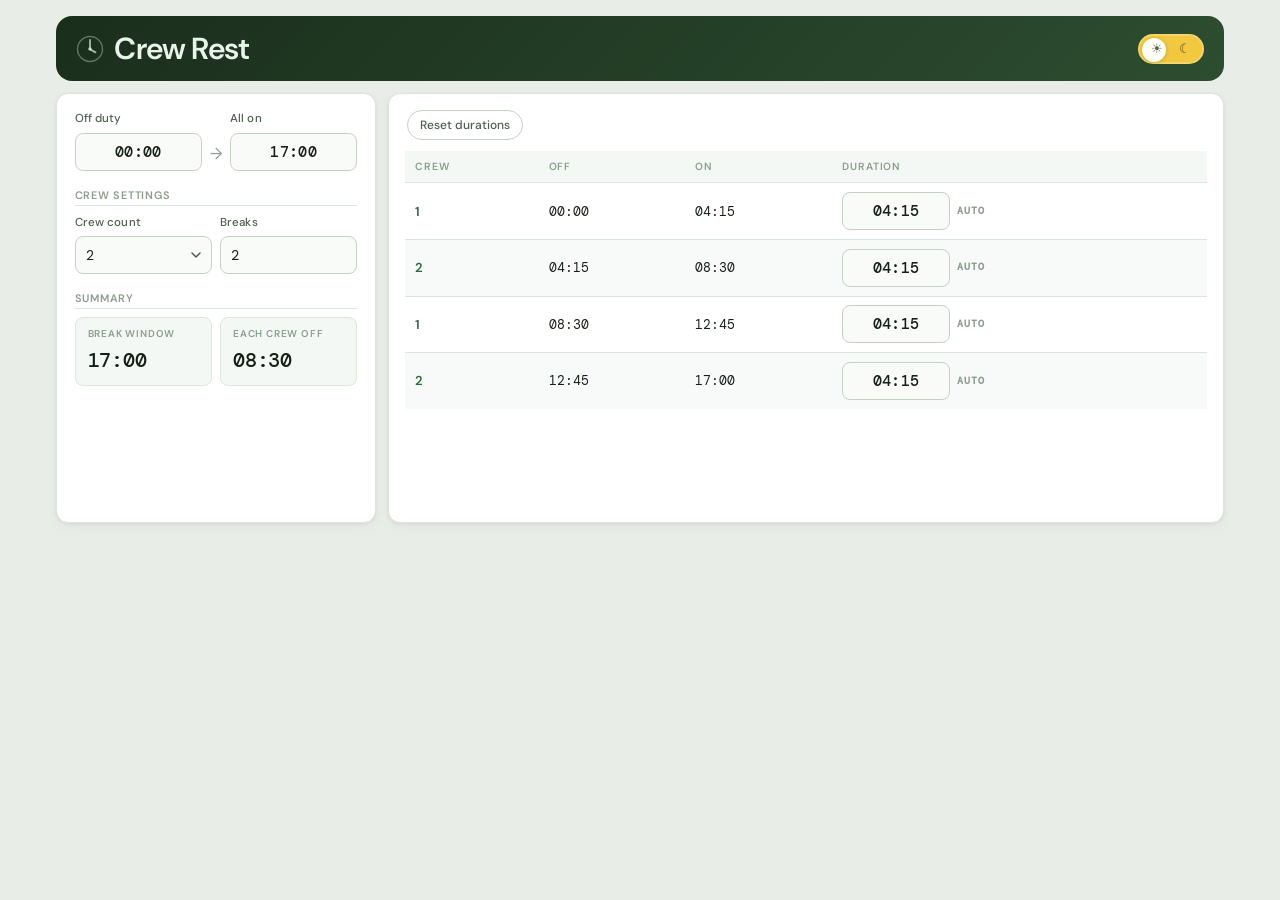
==== commit 255da0f0: "ui" ====
--- a/index.html
+++ b/index.html
@@ -41,7 +41,6 @@
           <div id="config-form">
 
             <div class="field-group">
-              <span class="field-group-label">Shift window</span>
               <div class="field-row">
                 <label class="field">
                   <span class="field-label">Off duty</span>
@@ -109,7 +108,6 @@
         <div class="results-column">
           <section class="card">
             <div class="section-heading">
-              <h2>Schedule</h2>
               <button type="button" id="reset-durations" class="secondary">Reset durations</button>
             </div>
             <p id="schedule-warning" class="schedule-warning" role="alert"></p>
--- a/styles.css
+++ b/styles.css
@@ -207,13 +207,14 @@
   display: grid;
   grid-template-columns: 320px 1fr;
   gap: 0.75rem;
-  align-items: start;
+  align-items: stretch;
 }
 
 .results-column {
   display: flex;
   flex-direction: column;
   gap: 0.75rem;
+  min-height: 100%;
 }
 
 /* ── Card ─────────────────────────────────────── */
@@ -224,6 +225,11 @@
   border-radius: var(--radius-md);
   padding: 1rem 1.1rem;
   box-shadow: var(--card-shadow);
+}
+
+.controls,
+.results-column > .card {
+  min-height: 430px;
 }
 
 .card h2 {
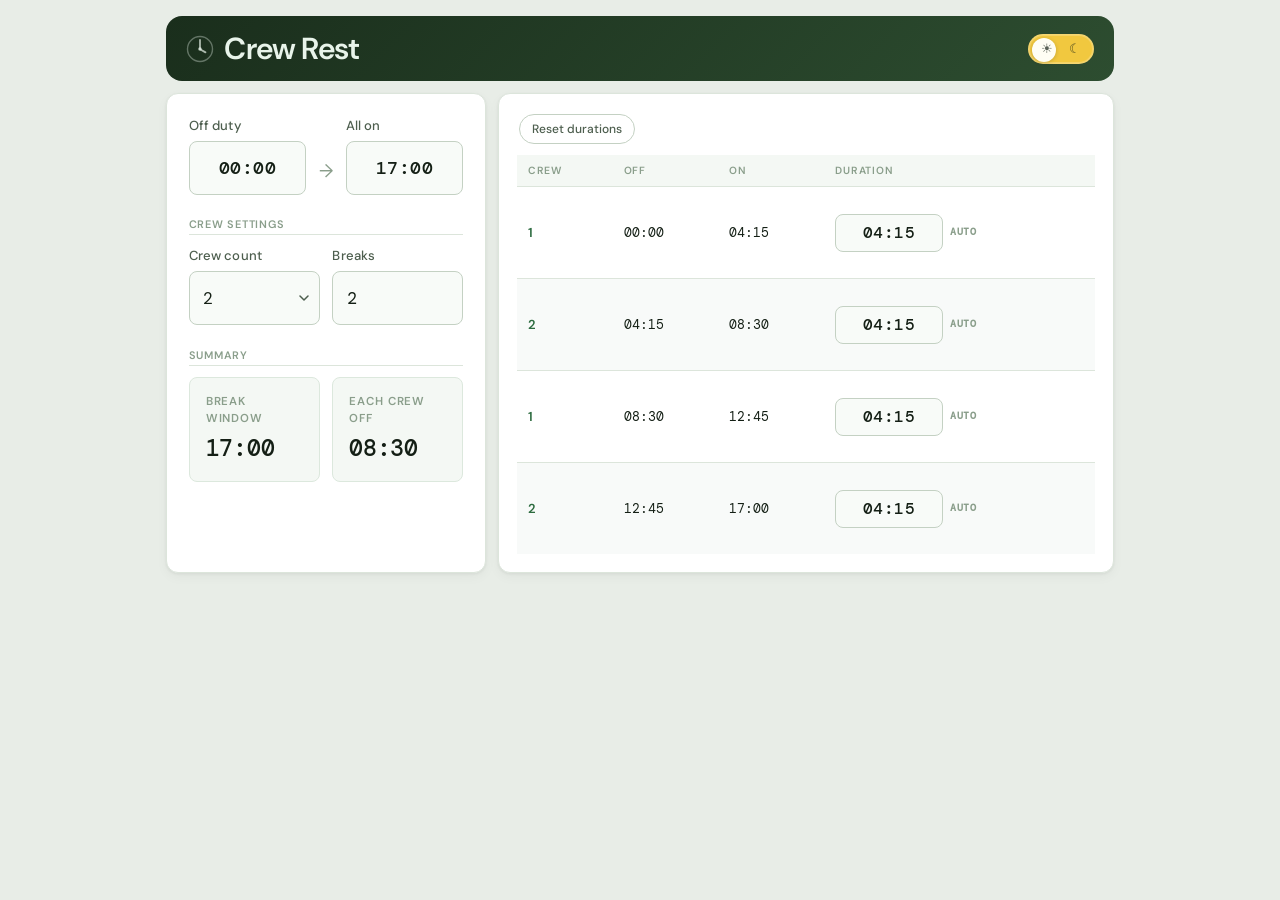
==== commit a8b3a909: "ui" ====
--- a/index.html
+++ b/index.html
@@ -137,21 +137,13 @@
         <div class="time-picker-wheels">
           <div class="time-picker-wheel" aria-label="Hours">
             <span>Hours</span>
-            <button type="button" class="wheel-step" data-wheel="hour" data-delta="-1" aria-label="Decrease hours">▲</button>
             <div id="time-picker-hours" class="wheel-values"></div>
-            <button type="button" class="wheel-step" data-wheel="hour" data-delta="1" aria-label="Increase hours">▼</button>
           </div>
           <span class="time-picker-separator" aria-hidden="true">:</span>
           <div class="time-picker-wheel" aria-label="Minutes">
             <span>Minutes</span>
-            <button type="button" class="wheel-step" data-wheel="minute" data-delta="-1" aria-label="Decrease minutes">▲</button>
             <div id="time-picker-minutes" class="wheel-values"></div>
-            <button type="button" class="wheel-step" data-wheel="minute" data-delta="1" aria-label="Increase minutes">▼</button>
           </div>
-        </div>
-        <div class="time-picker-actions">
-          <button type="button" class="secondary" data-time-picker-cancel>Cancel</button>
-          <button type="button" id="time-picker-set">Set</button>
         </div>
       </section>
     </div>
--- a/styles.css
+++ b/styles.css
@@ -113,7 +113,7 @@
 }
 
 .page {
-  max-width: 1200px;
+  max-width: 980px;
   margin: 0 auto;
   padding: 1rem;
   display: flex;
@@ -223,13 +223,22 @@
   background: var(--paper);
   border: 1px solid var(--line);
   border-radius: var(--radius-md);
-  padding: 1rem 1.1rem;
+  padding: 1.25rem 1.25rem;
   box-shadow: var(--card-shadow);
 }
 
 .controls,
 .results-column > .card {
-  min-height: 430px;
+  min-height: 480px;
+}
+
+.results-column > .card {
+  display: flex;
+  flex-direction: column;
+}
+
+.controls {
+  padding: 1.35rem 1.35rem;
 }
 
 .card h2 {
@@ -260,13 +269,13 @@
 #config-form {
   display: flex;
   flex-direction: column;
-  gap: 1rem;
+  gap: 1.35rem;
 }
 
 .field-group {
   display: flex;
   flex-direction: column;
-  gap: 0.5rem;
+  gap: 0.7rem;
 }
 
 .field-group-label {
@@ -281,14 +290,14 @@
 
 .field-row {
   display: flex;
-  gap: 0.5rem;
+  gap: 0.8rem;
   align-items: flex-end;
 }
 
 .field-arrow {
-  font-size: 1rem;
+  font-size: 1.15rem;
   color: var(--ink-faint);
-  padding-bottom: 9px;
+  padding-bottom: 14px;
   flex-shrink: 0;
   line-height: 1;
 }
@@ -302,7 +311,7 @@
 }
 
 .field-label {
-  font-size: 0.72rem;
+  font-size: 0.82rem;
   font-weight: 500;
   color: var(--ink-muted);
   letter-spacing: 0.01em;
@@ -314,14 +323,14 @@
 input[type="number"],
 select {
   width: 100%;
-  height: 38px;
-  padding: 0 0.65rem;
+  height: 54px;
+  padding: 0 0.85rem;
   border: 1px solid var(--line-strong);
   border-radius: var(--radius-sm);
   background: var(--input-bg);
   color: var(--ink);
   font-family: var(--font-body);
-  font-size: 14px;
+  font-size: 1.05rem;
   transition: border-color 0.15s, box-shadow 0.15s;
   -webkit-appearance: none;
   appearance: none;
@@ -362,14 +371,19 @@
 .time-trigger,
 .schedule-duration-button {
   width: 100%;
-  height: 38px;
+  height: 54px;
   justify-content: center;
   border-radius: var(--radius-sm);
   background: var(--input-bg);
   color: var(--ink);
   font-family: var(--font-mono);
-  font-size: 15px;
+  font-size: 1.15rem;
   letter-spacing: 0.03em;
+}
+
+.schedule-duration-button {
+  height: 38px;
+  font-size: 0.98rem;
 }
 
 /* ── Buttons ──────────────────────────────────── */
@@ -458,6 +472,7 @@
 
 .time-picker-sheet {
   position: fixed;
+  --wheel-row-height: 1.65rem;
   width: 238px;
   padding: 0.65rem;
   border: 1px solid var(--line);
@@ -496,29 +511,33 @@
 
 .wheel-values {
   position: relative;
-  display: grid;
-  grid-template-rows: repeat(7, 1.65rem);
+  height: calc(var(--wheel-row-height) * 7);
   border: 1px solid var(--line);
   border-radius: var(--radius-sm);
-  overflow: hidden;
-  background: var(--input-bg);
-}
-
-.wheel-values::before {
-  content: "";
-  position: absolute;
-  left: 0;
-  right: 0;
-  top: calc(50% - 0.825rem);
-  height: 1.65rem;
-  background: var(--accent);
-  pointer-events: none;
-}
-
-.wheel-value,
-.wheel-step {
+  overflow-y: auto;
+  overscroll-behavior: contain;
+  scroll-padding-block: calc(var(--wheel-row-height) * 3);
+  scroll-snap-type: y mandatory;
+  scrollbar-width: none;
+  touch-action: pan-y;
+  background:
+    linear-gradient(
+      to bottom,
+      transparent calc(50% - 0.825rem),
+      var(--accent) calc(50% - 0.825rem),
+      var(--accent) calc(50% + 0.825rem),
+      transparent calc(50% + 0.825rem)
+    ),
+    var(--input-bg);
+}
+
+.wheel-values::-webkit-scrollbar {
+  display: none;
+}
+
+.wheel-value {
   width: 100%;
-  height: 1.65rem;
+  height: var(--wheel-row-height);
   justify-content: center;
   border: 0;
   border-radius: 0;
@@ -527,20 +546,17 @@
   font-family: var(--font-mono);
   font-size: 0.95rem;
   padding: 0;
-}
-
-.wheel-step {
-  height: 1.45rem;
-  border: 1px solid var(--line);
-  border-radius: var(--radius-sm);
-  background: var(--metric-bg);
-  color: var(--ink-muted);
-  font-size: 0.72rem;
-}
-
-.wheel-value {
   position: relative;
   z-index: 1;
+  scroll-snap-align: center;
+}
+
+.wheel-value:first-child {
+  margin-top: calc(var(--wheel-row-height) * 3);
+}
+
+.wheel-value:last-child {
+  margin-bottom: calc(var(--wheel-row-height) * 3);
 }
 
 .wheel-value.is-selected {
@@ -550,17 +566,10 @@
 
 .time-picker-separator {
   align-self: center;
-  padding-top: 1.25rem;
+  padding-top: 0.95rem;
   font-family: var(--font-mono);
   font-size: 1.1rem;
   color: var(--ink-muted);
-}
-
-.time-picker-actions {
-  display: flex;
-  justify-content: flex-end;
-  gap: 0.4rem;
-  margin-top: 0.55rem;
 }
 
 @media (max-width: 640px) {
@@ -584,18 +593,22 @@
 .summary-grid {
   display: grid;
   grid-template-columns: repeat(2, 1fr);
-  gap: 0.5rem;
+  gap: 0.75rem;
 }
 
 .metric {
   background: var(--metric-bg);
   border: 1px solid var(--metric-border);
   border-radius: var(--radius-sm);
-  padding: 0.6rem 0.75rem;
+  padding: 0.95rem 1rem;
+  min-height: 86px;
+  display: flex;
+  flex-direction: column;
+  justify-content: center;
 }
 
 .metric .label {
-  font-size: 0.62rem;
+  font-size: 0.72rem;
   font-weight: 600;
   letter-spacing: 0.08em;
   text-transform: uppercase;
@@ -605,7 +618,7 @@
 
 .metric .value {
   font-family: var(--font-mono);
-  font-size: 1.25rem;
+  font-size: 1.45rem;
   font-weight: 500;
   color: var(--ink);
   letter-spacing: -0.01em;
@@ -617,12 +630,15 @@
   overflow-x: auto;
   -webkit-overflow-scrolling: touch;
   margin: -0.1rem;
+  flex: 1;
+  display: flex;
 }
 
 table {
   width: 100%;
   border-collapse: collapse;
   min-width: 340px;
+  height: 100%;
 }
 
 thead tr {
@@ -642,7 +658,7 @@
 }
 
 td {
-  padding: 0.55rem 0.65rem;
+  padding: 0.9rem 0.65rem;
   border-bottom: 1px solid var(--line);
   font-size: 13px;
   color: var(--ink);
